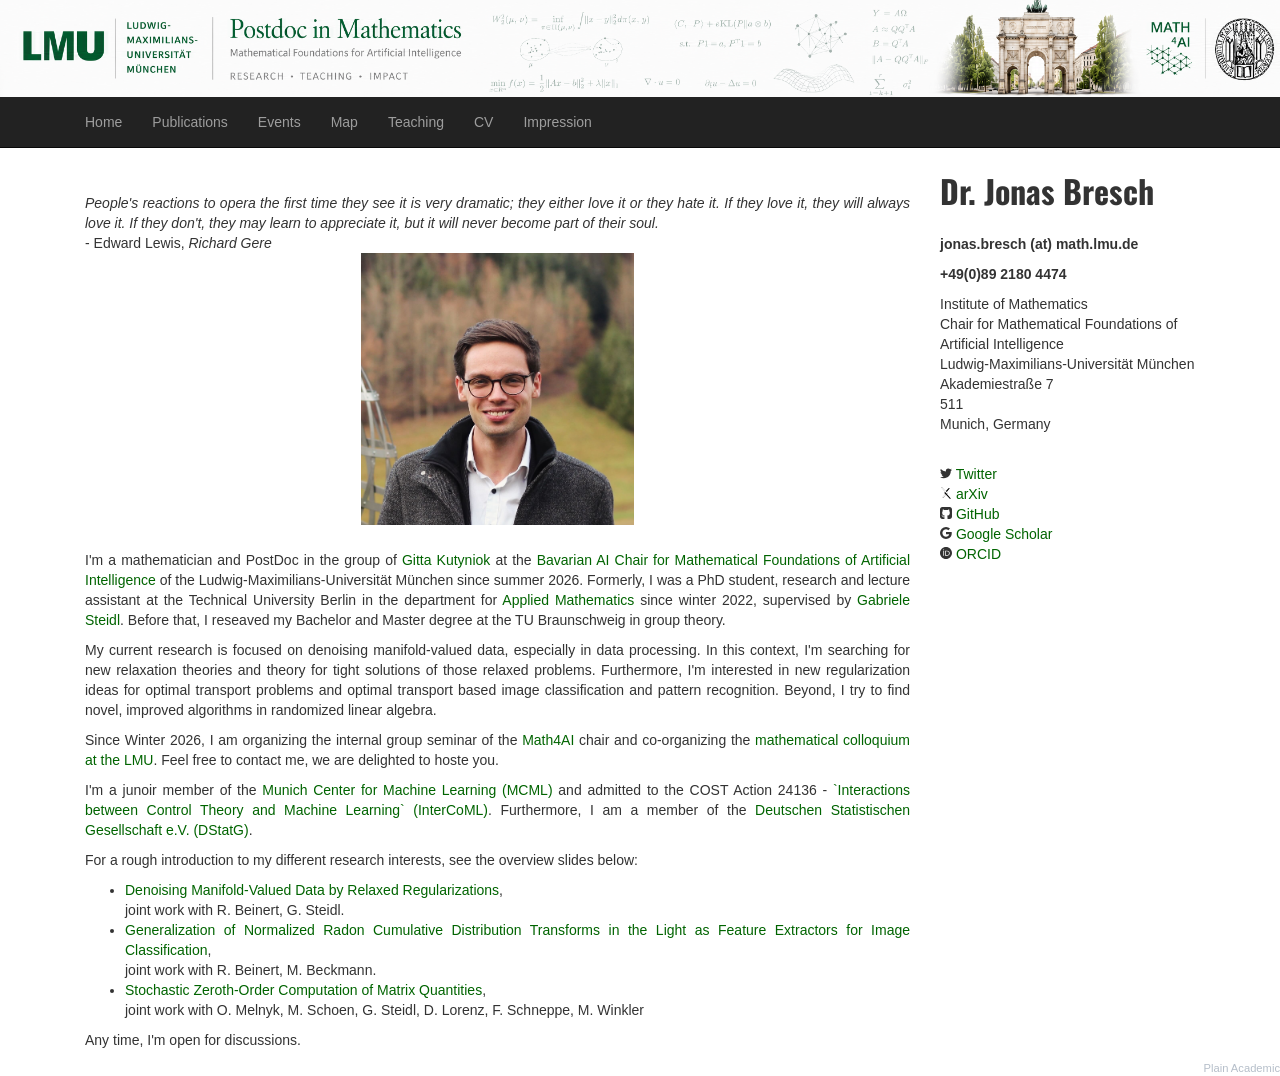
==== index.html @ 0dd4c05f "Update index.html" ====
<!DOCTYPE html>
<!--
    Plain-Academic by Vasilios Mavroudis
    Released under the Simplified BSD License/FreeBSD (2-clause) License.
    https://github.com/mavroudisv/plain-academic
-->

<html lang="en">
<head>
  <title>Dr. Jonas Bresch</title>
  <meta charset="utf-8">
  <meta name="viewport" content="width=device-width, initial-scale=1">
  <meta name="description"
        content="Personal academic website of Dr. Jonas Bresch, mathematician at LMU Munich working on image processing, optimal transport and randomized linear algebra.">
  <link rel="canonical" href="https://jjewbresch.github.io/">
  <link rel="stylesheet" href="https://maxcdn.bootstrapcdn.com/bootstrap/3.3.6/css/bootstrap.min.css">
  <script src="https://ajax.googleapis.com/ajax/libs/jquery/1.12.0/jquery.min.js"></script>
  <script src="https://maxcdn.bootstrapcdn.com/bootstrap/3.3.6/js/bootstrap.min.js"></script>
  <link href='https://fonts.googleapis.com/css?family=Oswald:700' rel='stylesheet' type='text/css'>
</head>
<body>

<header>
    <!--<a href="/index.html"><img style='height: 100%; width: 100%; object-fit: contain' src="tu-ernst-reuter-small.png" alt="tu-ernst-reuter" /></a>-->
    <a href="/index.html"><img style='height: 100%; width: 100%; object-fit: contain' src="LMU_header.png" alt="lmu-bogen" /></a>
</header>


<!-- Navigation -->
	<nav class="navbar navbar-inverse navbar-static-top" role="navigation">
	  <div class="container">
		<div class="navbar-header">
		  <button type="button" class="navbar-toggle collapsed" data-toggle="collapse" data-target="#bs-example-navbar-collapse-1">
						<span class="sr-only">Toggle navigation</span>
						<span class="icon-bar"></span>
						<span class="icon-bar"></span>
						<span class="icon-bar"></span>
					</button>
		</div>

		<!-- Collect the nav links, forms, and other content for toggling -->
		<div class="collapse navbar-collapse" id="bs-example-navbar-collapse-1">
		  <ul class="nav navbar-nav">
				  <!-- <li><a href="https://www.user.tu-berlin.de/jonasbresch/">Home</a></li> -->
          <li><a href="index.html">Home</a></li>
		  <li><a href="publications.html">Publications</a></li> 
          <li><a href="events.html">Events</a></li> 
          <li><a href="map.html">Map</a></li> 
          <li><a href="teaching.html">Teaching</a></li> 
		  <li><a href="cv_academic.pdf">CV</a></li> 
          <li><a href="images.html">Impression</a></li> 
		  </ul>
		</div>
	  </div>
	</nav>
  
  <!-- Page Content -->
    <div class="container">

        <!--<div class="row">-->

            <!-- Entries Column, col-md-8 -->
            <!--<div class="col-12 col-md-8 offset-md-3" style="height: 100vh;"> -->
            <div class="col-12 col-md-9 offset-md-3">  

              <div style="margin-top:3%; text-align:justify;"> 
                <cite>People's reactions to opera the first time 
                they see it is very dramatic; 
                they either love it or they hate it.
                If they love it, they will always love it. 
                If they don't, they may learn to appreciate it, 
                but it will never become part of their soul.
                </cite>
                <footer>- Edward Lewis, <cite>Richard Gere</cite></footer>

              </div> 
                
                <!-- Main Image -->
                <!--<img class="img-responsive" src="IMG_3933.jpg" alt=""><br> -->
                <img align="middle"; style="display:block; height: 33%; width: 33%; margin-left: auto; margin-right: auto"; class="img-responsive"; src="IMG_oberwolfach.JPG"; alt="Jonas Bresch headshot">
                <!--<img align="middle"; style=" height: 25%;  margin-left: auto; margin-right: auto"; class="img-responsive"; src="IMG_oberwolfach.JPG"; alt="Jonas Bresch headshot">-->
                <!-- <div align="middle"; style=" margin-left: auto; margin-right: auto">
                  Me at Oberwolfach
                </div>-->
                
                <div style="margin-top:3%; text-align:justify;">              
					        <p>I'm a mathematician and PostDoc in the group of <a href="https://www.mathematik.uni-muenchen.de/personen/professoren/kutyniok/", style="color:darkgreen">Gitta Kutyniok</a> 
                        at the <a href="https://www.math.lmu.de/math4ai/en/", style="color:darkgreen">Bavarian AI Chair for Mathematical Foundations of Artificial Intelligence</a> of the Ludwig-Maximilians-Universität München since summer 2026.
                        Formerly, I was a PhD student, research and lecture assistant at the Technical University Berlin in the department for <a href="https://www.tu.berlin/imageanalysis", style="color:darkgreen">Applied Mathematics</a>
                        since winter 2022, supervised by <a href="https://page.math.tu-berlin.de/~steidl/", style="color:darkgreen">Gabriele Steidl</a>.
							Before that, I reseaved my Bachelor and Master degree at the TU Braunschweig in group theory.</p>
					
					        <p>My current research is focused on denoising manifold-valued data, especially in data processing.
                        In this context, I'm searching for new relaxation theories and theory for tight solutions of those relaxed problems.
                        Furthermore, I'm interested in new regularization ideas for optimal transport problems and optimal transport based image classification and pattern recognition.    
                        Beyond, I try to find novel, improved algorithms in randomized linear algebra.</p>

							<p>Since Winter 2026, I am organizing the internal group seminar of the <a href="https://www.math.lmu.de/math4ai/en/", style="color:darkgreen">Math4AI</a> chair
								and co-organizing the <a href="https://www.mathematik.uni-muenchen.de/~mathkoll/mathkoll.php", style="color:darkgreen">mathematical colloquium at the LMU</a>. 
								Feel free to contact me, we are delighted to hoste you.</p>
					

							<p>I'm a junoir member of the <a href="https://mcml.ai", style="color:darkgreen">Munich Center for Machine Learning (MCML)</a>
								and admitted to the COST Action 24136 - <a href="https://www.cost.eu/actions/CA24136/", style="color:darkgreen">`Interactions between Control Theory and Machine Learning` (InterCoML)</a>.
								Furthermore, I am a member of the <a href="https://dstatg.de", style="color:darkgreen">Deutschen Statistischen Gesellschaft e.V. (DStatG)</a>.</p>
                  
                  <p>For a rough introduction to my different research interests, see the overview slides below:
                      <ul>
                        <li> <a href="relax_short_new.pdf", style="color:darkgreen">Denoising Manifold-Valued Data by Relaxed Regularizations</a>,<br> 
                          joint work with R. Beinert, G. Steidl.</li>
                        <li> <a href="nrcdt_short_new.pdf", style="color:darkgreen">Generalization of Normalized Radon Cumulative Distribution Transforms in the Light as Feature Extractors for Image Classification</a>,<br> 
                          joint work with R. Beinert, M. Beckmann.</li>
                        <li> <a href="zeroth_order_short.pdf", style="color:darkgreen">Stochastic Zeroth-Order Computation of Matrix Quantities</a>,<br> 
                          joint work with O. Melnyk, M. Schoen, G. Steidl, D. Lorenz, F. Schneppe, M. Winkler</li>
                      </ul>
                  </p>
					
					        <p>Any time, I'm open for discussions.</p>
                </div>
            </div> 

            <!-- Contact Info on the Sidebar , col-md-4-->
            <div class="col-12 col-md-3 offset-md-3">
                <div style="font-family: 'Oswald', sans-serif; font-size: 32px;"><b>Dr. Jonas Bresch</b></div><br>
                <p><b>jonas.bresch (at) math.lmu.de</b></a><br>
                <p><b>+49(0)89 2180 4474</b></a><br>
                <p>Institute of Mathematics<br>
                Chair for Mathematical Foundations of Artificial Intelligence<br>
                Ludwig-Maximilians-Universität München<br>
                Akademiestraße 7<br>
                511<br>
                Munich, Germany<br><br>
                </p>
            
              <!--<dd><a href="#">Google Scholar</a></dd>  -->
              <dd><!----  TWITTER ICON  --->
                <svg xmlns="https://www.w3.org/2000/svg" width="12" 
                    height="12" fill="currentColor" class="bi bi-twitter"
                    viewBox="0 0 16 16">
                    <path d="M5.026 15c6.038 0 9.341-5.003 9.341-9.334 0-.14 0-.282-.006-.422A6.685 6.685 0 0 0 16 3.542a6.658 6.658 0 0 1-1.889.518 3.301 3.301 0 0 0 1.447-1.817 6.533 6.533 0 0 1-2.087.793A3.286 3.286 0 0 0 7.875 6.03a9.325 9.325 0 0 1-6.767-3.429 3.289 3.289 0 0 0 1.018 4.382A3.323 3.323 0 0 1 .64 6.575v.045a3.288 3.288 0 0 0 2.632 3.218 3.203 3.203 0 0 1-.865.115 3.23 3.23 0 0 1-.614-.057 3.283 3.283 0 0 0 3.067 2.277A6.588 6.588 0 0 1 .78 13.58a6.32 6.32 0 0 1-.78-.045A9.344 9.344 0 0 0 5.026 15z" />
                    </svg>
                    <a href="https://twitter.com/j_j_e_w_b", style="color:darkgreen">Twitter</a></dd>
              <dd><svg xmlns="http://www.w3.org/2000/svg" width="12" 
                    height="12" fill="currentColor" class="bi bi-google"
                    viewBox="0 0 24 24">
                    <path d="M3.8423 0a1.0037 1.0037 0 0 0 -0.922 0.6078c-0.1536 0.3687 -0.0438 0.6275 0.2938 1.1113l6.9185 8.3597 -1.0223 1.1058a1.0393 1.0393 0 0 0 0.003 1.4229l1.2292 1.3135 -5.4391 6.4444c-0.2803 0.299 -0.4538 0.823 -0.2971 1.1986a1.0253 1.0253 0 0 0 0.9585 0.635 0.9133 0.9133 0 0 0 0.6891 -0.3405l5.783 -6.126 7.4902 8.0051a0.8527 0.8527 0 0 0 0.6835 0.2597 0.9575 0.9575 0 0 0 0.8777 -0.6138c0.1577 -0.377 -0.017 -0.7502 -0.306 -1.1407l-7.0518 -8.3418 1.0632 -1.13a0.9626 0.9626 0 0 0 0.0089 -1.3165L4.6336 0.4639s-0.3733 -0.4535 -0.768 -0.463zm0 0.272h0.0166c0.2179 0.0052 0.4874 0.2715 0.5644 0.3639l0.005 0.006 0.0052 0.0055 10.169 10.9905a0.6915 0.6915 0 0 1 -0.0072 0.945l-1.0666 1.133 -1.4982 -1.7724 -8.5994 -10.39c-0.3286 -0.472 -0.352 -0.6183 -0.2592 -0.841a0.7307 0.7307 0 0 1 0.6704 -0.4401Zm14.341 1.5701a0.877 0.877 0 0 0 -0.6554 0.2418l-5.6962 6.1584 1.6944 1.8319 5.3089 -6.5138c0.3251 -0.4335 0.479 -0.6603 0.3247 -1.0292a1.1205 1.1205 0 0 0 -0.9763 -0.689zm-7.6557 12.2823 1.3186 1.4135 -5.7864 6.1295a0.6494 0.6494 0 0 1 -0.4959 0.26 0.7516 0.7516 0 0 1 -0.706 -0.4669c-0.1119 -0.2682 0.0359 -0.6864 0.2442 -0.9083l0.0051 -0.0055 0.0047 -0.0055z" fill="#000000" stroke-width="1"></path>
                    </svg>
                    <a href="https://arxiv.org/search/?searchtype=author&query=Bresch%2C+J", style="color:darkgreen">arXiv</a></dd>
              <dd><svg xmlns="http://www.w3.org/2000/svg" width="12" 
                    height="12" fill="currentColor" class="bi bi-google"
                    viewBox="0 0 20 20">
                    <path d='M18.88 1.099C18.147.366 17.265 0 16.233 0H3.746C2.714 0 1.832.366 1.099 1.099.366 1.832 0 2.714 0 3.746v12.487c0 1.032.366 1.914 1.099 2.647.733.733 1.615 1.099 2.647 1.099H6.66c.19 0 .333-.007.429-.02a.504.504 0 0 0 .286-.169c.095-.1.143-.245.143-.435l-.007-.885c-.004-.564-.006-1.01-.006-1.34l-.3.052c-.19.035-.43.05-.721.046a5.555 5.555 0 0 1-.904-.091 2.026 2.026 0 0 1-.872-.39 1.651 1.651 0 0 1-.572-.8l-.13-.3a3.25 3.25 0 0 0-.41-.663c-.186-.243-.375-.407-.566-.494l-.09-.065a.956.956 0 0 1-.17-.156.723.723 0 0 1-.117-.182c-.026-.061-.004-.111.065-.15.07-.04.195-.059.378-.059l.26.04c.173.034.388.138.643.311a2.1 2.1 0 0 1 .631.677c.2.355.44.626.722.813.282.186.566.28.852.28.286 0 .533-.022.742-.065a2.59 2.59 0 0 0 .585-.196c.078-.58.29-1.028.637-1.34a8.907 8.907 0 0 1-1.333-.234 5.314 5.314 0 0 1-1.223-.507 3.5 3.5 0 0 1-1.047-.872c-.277-.347-.505-.802-.683-1.365-.177-.564-.266-1.215-.266-1.952 0-1.049.342-1.942 1.027-2.68-.32-.788-.29-1.673.091-2.652.252-.079.625-.02 1.119.175.494.195.856.362 1.086.5.23.14.414.257.553.352a9.233 9.233 0 0 1 2.497-.338c.859 0 1.691.113 2.498.338l.494-.312a6.997 6.997 0 0 1 1.197-.572c.46-.174.81-.221 1.054-.143.39.98.424 1.864.103 2.653.685.737 1.028 1.63 1.028 2.68 0 .737-.089 1.39-.267 1.957-.177.568-.407 1.023-.689 1.366-.282.343-.633.63-1.053.865-.42.234-.828.403-1.223.507a8.9 8.9 0 0 1-1.333.235c.45.39.676 1.005.676 1.846v3.11c0 .147.021.266.065.357a.36.36 0 0 0 .208.189c.096.034.18.056.254.064.074.01.18.013.318.013h2.914c1.032 0 1.914-.366 2.647-1.099.732-.732 1.099-1.615 1.099-2.647V3.746c0-1.032-.367-1.914-1.1-2.647z' />
                    </svg>
                    <a href="https://github.com/JJEWBresch", style="color:darkgreen">GitHub</a></dd>
              <dd><!----  GOOGLE ICON  --->
                <svg xmlns="https://www.w3.org/2000/svg" width="12" 
                    height="12" fill="currentColor" class="bi bi-google"
                    viewBox="0 0 16 16">
                    <path d="M15.545 6.558a9.42 9.42 0 0 1 .139 1.626c0 2.434-.87 4.492-2.384 5.885h.002C11.978 15.292 10.158 16 8 16A8 8 0 1 1 8 0a7.689 7.689 0 0 1 5.352 2.082l-2.284 2.284A4.347 4.347 0 0 0 8 3.166c-2.087 0-3.86 1.408-4.492 3.304a4.792 4.792 0 0 0 0 3.063h.003c.635 1.893 2.405 3.301 4.492 3.301 1.078 0 2.004-.276 2.722-.764h-.003 a3.702 3.702 0 0 0 1.599-2.431H8v-3.08h7.545z" />
                    </svg> 
                    <a href="https://scholar.google.com/citations?user=GdgyWoAAAAAJ&hl=de", style="color:darkgreen">Google Scholar</a></dd>
              <dd><svg xmlns="http://www.w3.org/2000/svg" width="12" 
                    height="12" fill="currentColor" class="bi bi-google"
                    viewBox="0 0 32 32">
                    <path d="M16 0c-8.839 0-16 7.161-16 16s7.161 16 16 16c8.839 0 16-7.161 16-16s-7.161-16-16-16zM9.823 5.839c0.704 0 1.265 0.573 1.265 1.26 0 0.688-0.561 1.265-1.265 1.265-0.692-0.004-1.26-0.567-1.26-1.265 0-0.697 0.563-1.26 1.26-1.26zM8.864 9.885h1.923v13.391h-1.923zM13.615 9.885h5.197c4.948 0 7.125 3.541 7.125 6.703 0 3.439-2.687 6.699-7.099 6.699h-5.224zM15.536 11.625v9.927h3.063c4.365 0 5.365-3.312 5.365-4.964 0-2.687-1.713-4.963-5.464-4.963z"/></svg>
                    <a href="https://orcid.org/0009-0009-3855-0933", style="color:darkgreen">ORCID</a></dd>
            </div>   

            
        </div>


    </div>
    <!-- /.container -->
    
    <!-- Other people may like it too! -->
    <a style="color:#b5bec9;font-size:0.8em; float:right;" href="https://github.com/mavroudisv/plain-academic">Plain Academic</a> 
    
</body>

</html>
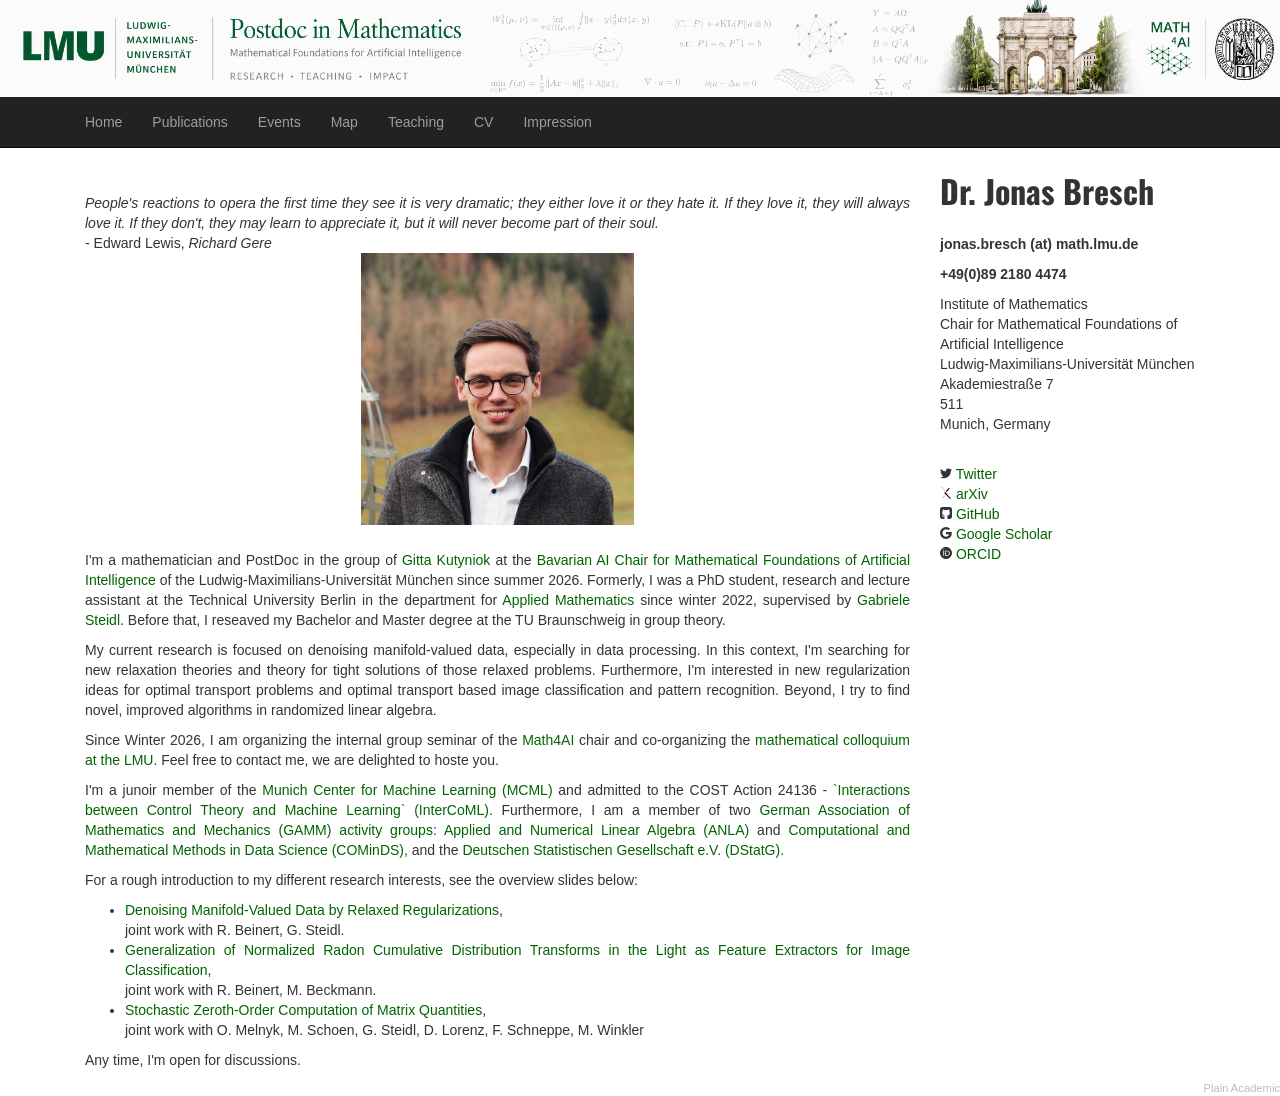
==== commit d4080234: "Update index.html" ====
--- a/index.html
+++ b/index.html
@@ -102,7 +102,11 @@
 
 							<p>I'm a junoir member of the <a href="https://mcml.ai", style="color:darkgreen">Munich Center for Machine Learning (MCML)</a>
 								and admitted to the COST Action 24136 - <a href="https://www.cost.eu/actions/CA24136/", style="color:darkgreen">`Interactions between Control Theory and Machine Learning` (InterCoML)</a>.
-								Furthermore, I am a member of the <a href="https://dstatg.de", style="color:darkgreen">Deutschen Statistischen Gesellschaft e.V. (DStatG)</a>.</p>
+								Furthermore, I am a member of  
+								two <a href="https://www.gamm.org/en/", style="color:darkgreen">German Association of Mathematics and Mechanics (GAMM)</a> <a href="https://www.gamm.org/en/organisation-eng/divisions/gamm-activity-group/#", style="color:darkgreen">activity groups</a>: 
+								<a href="https://gammanla.wordpress.com", style="color:darkgreen">Applied and Numerical Linear Algebra (ANLA)</a>
+								and <a href="https://gammanla.wordpress.com", style="color:darkgreen">Computational and Mathematical Methods in Data Science (COMinDS)</a>,
+								and the <a href="https://dstatg.de", style="color:darkgreen">Deutschen Statistischen Gesellschaft e.V. (DStatG)</a>.</p>
                   
                   <p>For a rough introduction to my different research interests, see the overview slides below:
                       <ul>
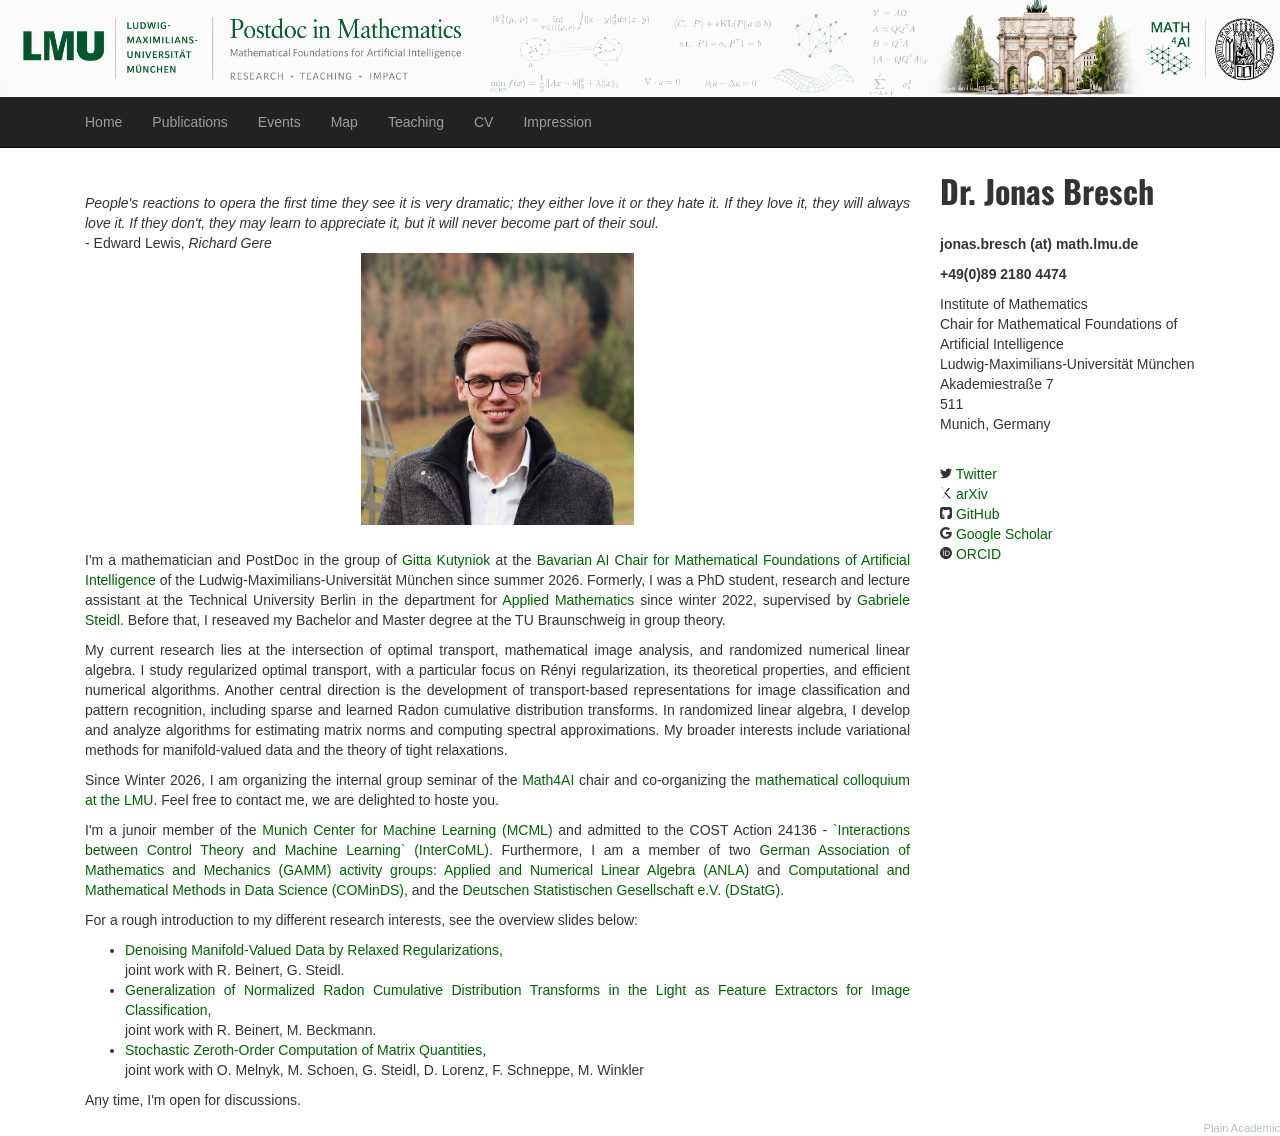
==== commit 98cf2122: "Update index.html" ====
--- a/index.html
+++ b/index.html
@@ -90,10 +90,12 @@
                         since winter 2022, supervised by <a href="https://page.math.tu-berlin.de/~steidl/", style="color:darkgreen">Gabriele Steidl</a>.
 							Before that, I reseaved my Bachelor and Master degree at the TU Braunschweig in group theory.</p>
 					
-					        <p>My current research is focused on denoising manifold-valued data, especially in data processing.
-                        In this context, I'm searching for new relaxation theories and theory for tight solutions of those relaxed problems.
-                        Furthermore, I'm interested in new regularization ideas for optimal transport problems and optimal transport based image classification and pattern recognition.    
-                        Beyond, I try to find novel, improved algorithms in randomized linear algebra.</p>
+					        <p>My current research lies at the intersection of optimal transport, mathematical image analysis, and randomized numerical linear algebra. 
+								I study regularized optimal transport, with a particular focus on Rényi regularization, its theoretical properties, and efficient numerical algorithms. 
+								Another central direction is the development of transport-based representations for image classification and pattern recognition, 
+								including sparse and learned Radon cumulative distribution transforms. 
+								In randomized linear algebra, I develop and analyze algorithms for estimating matrix norms and computing spectral approximations.
+								My broader interests include variational methods for manifold-valued data and the theory of tight relaxations.</p>
 
 							<p>Since Winter 2026, I am organizing the internal group seminar of the <a href="https://www.math.lmu.de/math4ai/en/", style="color:darkgreen">Math4AI</a> chair
 								and co-organizing the <a href="https://www.mathematik.uni-muenchen.de/~mathkoll/mathkoll.php", style="color:darkgreen">mathematical colloquium at the LMU</a>. 
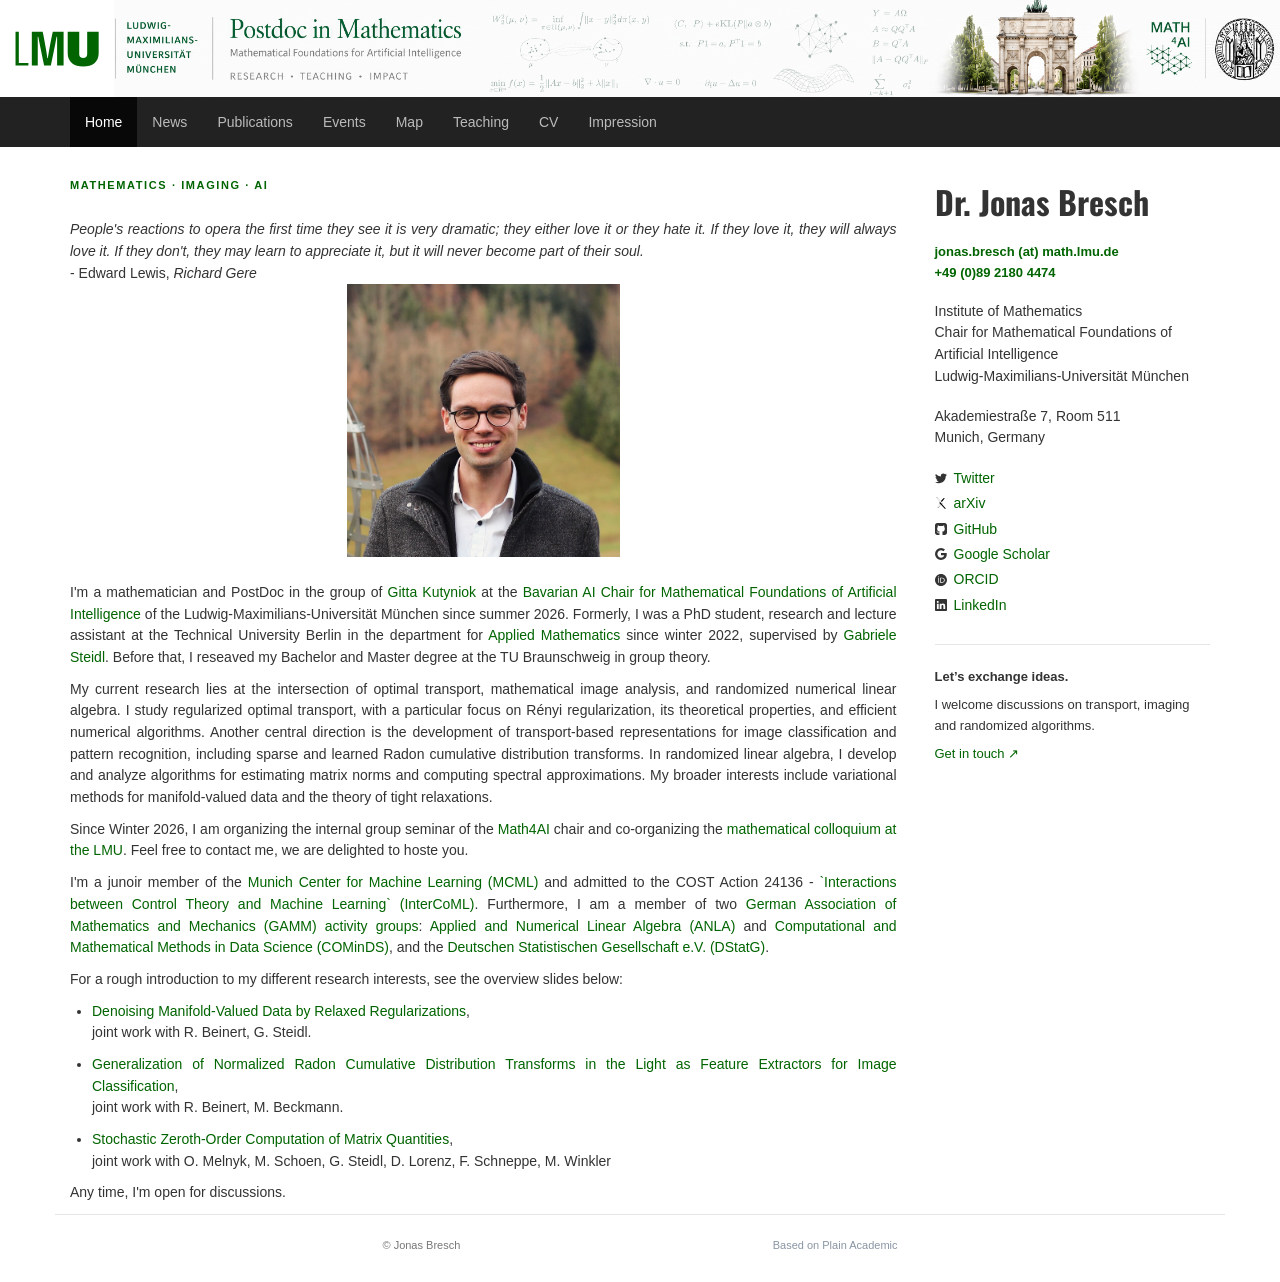
==== commit 62ef4d15: "Update academic website with research news and shared layout" ====
--- a/index.html
+++ b/index.html
@@ -1,67 +1,17 @@
-<!DOCTYPE html>
-<!--
-    Plain-Academic by Vasilios Mavroudis
-    Released under the Simplified BSD License/FreeBSD (2-clause) License.
-    https://github.com/mavroudisv/plain-academic
--->
-
-<html lang="en">
-<head>
+<!doctype html>
+<html lang="en"><head>
   <title>Dr. Jonas Bresch</title>
   <meta charset="utf-8">
   <meta name="viewport" content="width=device-width, initial-scale=1">
-  <meta name="description"
-        content="Personal academic website of Dr. Jonas Bresch, mathematician at LMU Munich working on image processing, optimal transport and randomized linear algebra.">
+  <meta name="description" content="Personal academic website of Dr. Jonas Bresch, mathematician at LMU Munich working on image processing, optimal transport and randomized linear algebra.">
   <link rel="canonical" href="https://jjewbresch.github.io/">
   <link rel="stylesheet" href="https://maxcdn.bootstrapcdn.com/bootstrap/3.3.6/css/bootstrap.min.css">
   <script src="https://ajax.googleapis.com/ajax/libs/jquery/1.12.0/jquery.min.js"></script>
   <script src="https://maxcdn.bootstrapcdn.com/bootstrap/3.3.6/js/bootstrap.min.js"></script>
-  <link href='https://fonts.googleapis.com/css?family=Oswald:700' rel='stylesheet' type='text/css'>
-</head>
-<body>
-
-<header>
-    <!--<a href="/index.html"><img style='height: 100%; width: 100%; object-fit: contain' src="tu-ernst-reuter-small.png" alt="tu-ernst-reuter" /></a>-->
-    <a href="/index.html"><img style='height: 100%; width: 100%; object-fit: contain' src="LMU_header.png" alt="lmu-bogen" /></a>
-</header>
-
-
-<!-- Navigation -->
-	<nav class="navbar navbar-inverse navbar-static-top" role="navigation">
-	  <div class="container">
-		<div class="navbar-header">
-		  <button type="button" class="navbar-toggle collapsed" data-toggle="collapse" data-target="#bs-example-navbar-collapse-1">
-						<span class="sr-only">Toggle navigation</span>
-						<span class="icon-bar"></span>
-						<span class="icon-bar"></span>
-						<span class="icon-bar"></span>
-					</button>
-		</div>
-
-		<!-- Collect the nav links, forms, and other content for toggling -->
-		<div class="collapse navbar-collapse" id="bs-example-navbar-collapse-1">
-		  <ul class="nav navbar-nav">
-				  <!-- <li><a href="https://www.user.tu-berlin.de/jonasbresch/">Home</a></li> -->
-          <li><a href="index.html">Home</a></li>
-		  <li><a href="publications.html">Publications</a></li> 
-          <li><a href="events.html">Events</a></li> 
-          <li><a href="map.html">Map</a></li> 
-          <li><a href="teaching.html">Teaching</a></li> 
-		  <li><a href="cv_academic.pdf">CV</a></li> 
-          <li><a href="images.html">Impression</a></li> 
-		  </ul>
-		</div>
-	  </div>
-	</nav>
-  
-  <!-- Page Content -->
-    <div class="container">
-
-        <!--<div class="row">-->
-
-            <!-- Entries Column, col-md-8 -->
-            <!--<div class="col-12 col-md-8 offset-md-3" style="height: 100vh;"> -->
-            <div class="col-12 col-md-9 offset-md-3">  
+  <link href="https://fonts.googleapis.com/css?family=Oswald:700" rel="stylesheet" type="text/css">
+<link rel="stylesheet" href="news.css"><link rel="stylesheet" href="site.css"></head>
+<body><a class="skip" href="#main">Skip to content</a><header class="banner"><a href="index.html"><span class="brand-banner"><img class="banner-art" src="LMU_header.png" alt="Postdoc in Mathematics — Mathematical Foundations of Artificial Intelligence"><span class="official-lmu"><img src="assets/lmu-letters.svg?v=006400" alt="LMU in green on white"></span></span></a></header><nav class="navigation" aria-label="Main navigation"><div class="container nav-inner"><a aria-current="page" href="index.html">Home</a><a href="news.html">News</a><a href="publications.html">Publications</a><a href="events.html">Events</a><a href="map.html">Map</a><a href="teaching.html">Teaching</a><a href="docs/cv_academic.pdf">CV</a><a href="images.html">Impression</a></div></nav><div class="container layout"><main id="main" class="page-content ">
+<p class="eyebrow">MATHEMATICS · IMAGING · AI</p>  
 
               <div style="margin-top:3%; text-align:justify;"> 
                 <cite>People's reactions to opera the first time 
@@ -77,17 +27,17 @@
                 
                 <!-- Main Image -->
                 <!--<img class="img-responsive" src="IMG_3933.jpg" alt=""><br> -->
-                <img align="middle"; style="display:block; height: 33%; width: 33%; margin-left: auto; margin-right: auto"; class="img-responsive"; src="IMG_oberwolfach.JPG"; alt="Jonas Bresch headshot">
+                <img align="middle" ; style="display:block; height: 33%; width: 33%; margin-left: auto; margin-right: auto" class="img-responsive" src="IMG_oberwolfach.JPG" alt="Jonas Bresch headshot">
                 <!--<img align="middle"; style=" height: 25%;  margin-left: auto; margin-right: auto"; class="img-responsive"; src="IMG_oberwolfach.JPG"; alt="Jonas Bresch headshot">-->
                 <!-- <div align="middle"; style=" margin-left: auto; margin-right: auto">
                   Me at Oberwolfach
                 </div>-->
                 
                 <div style="margin-top:3%; text-align:justify;">              
-					        <p>I'm a mathematician and PostDoc in the group of <a href="https://www.mathematik.uni-muenchen.de/personen/professoren/kutyniok/", style="color:darkgreen">Gitta Kutyniok</a> 
-                        at the <a href="https://www.math.lmu.de/math4ai/en/", style="color:darkgreen">Bavarian AI Chair for Mathematical Foundations of Artificial Intelligence</a> of the Ludwig-Maximilians-Universität München since summer 2026.
-                        Formerly, I was a PhD student, research and lecture assistant at the Technical University Berlin in the department for <a href="https://www.tu.berlin/imageanalysis", style="color:darkgreen">Applied Mathematics</a>
-                        since winter 2022, supervised by <a href="https://page.math.tu-berlin.de/~steidl/", style="color:darkgreen">Gabriele Steidl</a>.
+					        <p>I'm a mathematician and PostDoc in the group of <a href="https://www.mathematik.uni-muenchen.de/personen/professoren/kutyniok/" , style="color:darkgreen">Gitta Kutyniok</a> 
+                        at the <a href="https://www.math.lmu.de/math4ai/en/" , style="color:darkgreen">Bavarian AI Chair for Mathematical Foundations of Artificial Intelligence</a> of the Ludwig-Maximilians-Universität München since summer 2026.
+                        Formerly, I was a PhD student, research and lecture assistant at the Technical University Berlin in the department for <a href="https://www.tu.berlin/imageanalysis" , style="color:darkgreen">Applied Mathematics</a>
+                        since winter 2022, supervised by <a href="https://page.math.tu-berlin.de/~steidl/" , style="color:darkgreen">Gabriele Steidl</a>.
 							Before that, I reseaved my Bachelor and Master degree at the TU Braunschweig in group theory.</p>
 					
 					        <p>My current research lies at the intersection of optimal transport, mathematical image analysis, and randomized numerical linear algebra. 
@@ -97,91 +47,39 @@
 								In randomized linear algebra, I develop and analyze algorithms for estimating matrix norms and computing spectral approximations.
 								My broader interests include variational methods for manifold-valued data and the theory of tight relaxations.</p>
 
-							<p>Since Winter 2026, I am organizing the internal group seminar of the <a href="https://www.math.lmu.de/math4ai/en/", style="color:darkgreen">Math4AI</a> chair
-								and co-organizing the <a href="https://www.mathematik.uni-muenchen.de/~mathkoll/mathkoll.php", style="color:darkgreen">mathematical colloquium at the LMU</a>. 
+							<p>Since Winter 2026, I am organizing the internal group seminar of the <a href="https://www.math.lmu.de/math4ai/en/" , style="color:darkgreen">Math4AI</a> chair
+								and co-organizing the <a href="https://www.mathematik.uni-muenchen.de/~mathkoll/mathkoll.php" , style="color:darkgreen">mathematical colloquium at the LMU</a>. 
 								Feel free to contact me, we are delighted to hoste you.</p>
 					
 
-							<p>I'm a junoir member of the <a href="https://mcml.ai", style="color:darkgreen">Munich Center for Machine Learning (MCML)</a>
-								and admitted to the COST Action 24136 - <a href="https://www.cost.eu/actions/CA24136/", style="color:darkgreen">`Interactions between Control Theory and Machine Learning` (InterCoML)</a>.
+							<p>I'm a junoir member of the <a href="https://mcml.ai" , style="color:darkgreen">Munich Center for Machine Learning (MCML)</a>
+								and admitted to the COST Action 24136 - <a href="https://www.cost.eu/actions/CA24136/" , style="color:darkgreen">`Interactions between Control Theory and Machine Learning` (InterCoML)</a>.
 								Furthermore, I am a member of  
-								two <a href="https://www.gamm.org/en/", style="color:darkgreen">German Association of Mathematics and Mechanics (GAMM)</a> <a href="https://www.gamm.org/en/organisation-eng/divisions/gamm-activity-group/#", style="color:darkgreen">activity groups</a>: 
-								<a href="https://gammanla.wordpress.com", style="color:darkgreen">Applied and Numerical Linear Algebra (ANLA)</a>
-								and <a href="https://gammanla.wordpress.com", style="color:darkgreen">Computational and Mathematical Methods in Data Science (COMinDS)</a>,
-								and the <a href="https://dstatg.de", style="color:darkgreen">Deutschen Statistischen Gesellschaft e.V. (DStatG)</a>.</p>
+								two <a href="https://www.gamm.org/en/" , style="color:darkgreen">German Association of Mathematics and Mechanics (GAMM)</a> <a href="https://www.gamm.org/en/organisation-eng/divisions/gamm-activity-group/#" , style="color:darkgreen">activity groups</a>: 
+								<a href="https://gammanla.wordpress.com" , style="color:darkgreen">Applied and Numerical Linear Algebra (ANLA)</a>
+								and <a href="https://gammanla.wordpress.com" , style="color:darkgreen">Computational and Mathematical Methods in Data Science (COMinDS)</a>,
+								and the <a href="https://dstatg.de" , style="color:darkgreen">Deutschen Statistischen Gesellschaft e.V. (DStatG)</a>.</p>
                   
                   <p>For a rough introduction to my different research interests, see the overview slides below:
-                      <ul>
-                        <li> <a href="relax_short_new.pdf", style="color:darkgreen">Denoising Manifold-Valued Data by Relaxed Regularizations</a>,<br> 
+                      </p><ul>
+                        <li> <a href="docs/relax_short_new.pdf" , style="color:darkgreen">Denoising Manifold-Valued Data by Relaxed Regularizations</a>,<br> 
                           joint work with R. Beinert, G. Steidl.</li>
-                        <li> <a href="nrcdt_short_new.pdf", style="color:darkgreen">Generalization of Normalized Radon Cumulative Distribution Transforms in the Light as Feature Extractors for Image Classification</a>,<br> 
+                        <li> <a href="docs/nrcdt_short_new.pdf" , style="color:darkgreen">Generalization of Normalized Radon Cumulative Distribution Transforms in the Light as Feature Extractors for Image Classification</a>,<br> 
                           joint work with R. Beinert, M. Beckmann.</li>
-                        <li> <a href="zeroth_order_short.pdf", style="color:darkgreen">Stochastic Zeroth-Order Computation of Matrix Quantities</a>,<br> 
+                        <li> <a href="docs/zeroth_order_short.pdf" , style="color:darkgreen">Stochastic Zeroth-Order Computation of Matrix Quantities</a>,<br> 
                           joint work with O. Melnyk, M. Schoen, G. Steidl, D. Lorenz, F. Schneppe, M. Winkler</li>
                       </ul>
-                  </p>
+                  
 					
 					        <p>Any time, I'm open for discussions.</p>
                 </div>
-            </div> 
-
-            <!-- Contact Info on the Sidebar , col-md-4-->
-            <div class="col-12 col-md-3 offset-md-3">
-                <div style="font-family: 'Oswald', sans-serif; font-size: 32px;"><b>Dr. Jonas Bresch</b></div><br>
-                <p><b>jonas.bresch (at) math.lmu.de</b></a><br>
-                <p><b>+49(0)89 2180 4474</b></a><br>
-                <p>Institute of Mathematics<br>
-                Chair for Mathematical Foundations of Artificial Intelligence<br>
-                Ludwig-Maximilians-Universität München<br>
-                Akademiestraße 7<br>
-                511<br>
-                Munich, Germany<br><br>
-                </p>
-            
-              <!--<dd><a href="#">Google Scholar</a></dd>  -->
-              <dd><!----  TWITTER ICON  --->
-                <svg xmlns="https://www.w3.org/2000/svg" width="12" 
-                    height="12" fill="currentColor" class="bi bi-twitter"
-                    viewBox="0 0 16 16">
-                    <path d="M5.026 15c6.038 0 9.341-5.003 9.341-9.334 0-.14 0-.282-.006-.422A6.685 6.685 0 0 0 16 3.542a6.658 6.658 0 0 1-1.889.518 3.301 3.301 0 0 0 1.447-1.817 6.533 6.533 0 0 1-2.087.793A3.286 3.286 0 0 0 7.875 6.03a9.325 9.325 0 0 1-6.767-3.429 3.289 3.289 0 0 0 1.018 4.382A3.323 3.323 0 0 1 .64 6.575v.045a3.288 3.288 0 0 0 2.632 3.218 3.203 3.203 0 0 1-.865.115 3.23 3.23 0 0 1-.614-.057 3.283 3.283 0 0 0 3.067 2.277A6.588 6.588 0 0 1 .78 13.58a6.32 6.32 0 0 1-.78-.045A9.344 9.344 0 0 0 5.026 15z" />
-                    </svg>
-                    <a href="https://twitter.com/j_j_e_w_b", style="color:darkgreen">Twitter</a></dd>
-              <dd><svg xmlns="http://www.w3.org/2000/svg" width="12" 
-                    height="12" fill="currentColor" class="bi bi-google"
-                    viewBox="0 0 24 24">
+            </main><aside class="sidebar"><h2>Dr. Jonas Bresch</h2><p><a href="mailto:jonas.bresch@math.lmu.de">jonas.bresch (at) math.lmu.de</a><br><a href="tel:+498921804474">+49 (0)89 2180 4474</a></p><p>Institute of Mathematics<br>Chair for Mathematical Foundations of Artificial Intelligence<br>Ludwig-Maximilians-Universität München</p><p>Akademiestraße 7, Room 511<br>Munich, Germany</p><div class="profile-links"><a href="https://twitter.com/j_j_e_w_b"><svg xmlns="https://www.w3.org/2000/svg" width="12" height="12" fill="currentColor" class="bi bi-twitter" viewbox="0 0 16 16">
+                    <path d="M5.026 15c6.038 0 9.341-5.003 9.341-9.334 0-.14 0-.282-.006-.422A6.685 6.685 0 0 0 16 3.542a6.658 6.658 0 0 1-1.889.518 3.301 3.301 0 0 0 1.447-1.817 6.533 6.533 0 0 1-2.087.793A3.286 3.286 0 0 0 7.875 6.03a9.325 9.325 0 0 1-6.767-3.429 3.289 3.289 0 0 0 1.018 4.382A3.323 3.323 0 0 1 .64 6.575v.045a3.288 3.288 0 0 0 2.632 3.218 3.203 3.203 0 0 1-.865.115 3.23 3.23 0 0 1-.614-.057 3.283 3.283 0 0 0 3.067 2.277A6.588 6.588 0 0 1 .78 13.58a6.32 6.32 0 0 1-.78-.045A9.344 9.344 0 0 0 5.026 15z"></path>
+                    </svg><span>Twitter</span></a><a href="https://arxiv.org/search/?searchtype=author&amp;query=Bresch%2C+J"><svg xmlns="http://www.w3.org/2000/svg" width="12" height="12" fill="currentColor" class="bi bi-google" viewbox="0 0 24 24">
                     <path d="M3.8423 0a1.0037 1.0037 0 0 0 -0.922 0.6078c-0.1536 0.3687 -0.0438 0.6275 0.2938 1.1113l6.9185 8.3597 -1.0223 1.1058a1.0393 1.0393 0 0 0 0.003 1.4229l1.2292 1.3135 -5.4391 6.4444c-0.2803 0.299 -0.4538 0.823 -0.2971 1.1986a1.0253 1.0253 0 0 0 0.9585 0.635 0.9133 0.9133 0 0 0 0.6891 -0.3405l5.783 -6.126 7.4902 8.0051a0.8527 0.8527 0 0 0 0.6835 0.2597 0.9575 0.9575 0 0 0 0.8777 -0.6138c0.1577 -0.377 -0.017 -0.7502 -0.306 -1.1407l-7.0518 -8.3418 1.0632 -1.13a0.9626 0.9626 0 0 0 0.0089 -1.3165L4.6336 0.4639s-0.3733 -0.4535 -0.768 -0.463zm0 0.272h0.0166c0.2179 0.0052 0.4874 0.2715 0.5644 0.3639l0.005 0.006 0.0052 0.0055 10.169 10.9905a0.6915 0.6915 0 0 1 -0.0072 0.945l-1.0666 1.133 -1.4982 -1.7724 -8.5994 -10.39c-0.3286 -0.472 -0.352 -0.6183 -0.2592 -0.841a0.7307 0.7307 0 0 1 0.6704 -0.4401Zm14.341 1.5701a0.877 0.877 0 0 0 -0.6554 0.2418l-5.6962 6.1584 1.6944 1.8319 5.3089 -6.5138c0.3251 -0.4335 0.479 -0.6603 0.3247 -1.0292a1.1205 1.1205 0 0 0 -0.9763 -0.689zm-7.6557 12.2823 1.3186 1.4135 -5.7864 6.1295a0.6494 0.6494 0 0 1 -0.4959 0.26 0.7516 0.7516 0 0 1 -0.706 -0.4669c-0.1119 -0.2682 0.0359 -0.6864 0.2442 -0.9083l0.0051 -0.0055 0.0047 -0.0055z" fill="#000000" stroke-width="1"></path>
-                    </svg>
-                    <a href="https://arxiv.org/search/?searchtype=author&query=Bresch%2C+J", style="color:darkgreen">arXiv</a></dd>
-              <dd><svg xmlns="http://www.w3.org/2000/svg" width="12" 
-                    height="12" fill="currentColor" class="bi bi-google"
-                    viewBox="0 0 20 20">
-                    <path d='M18.88 1.099C18.147.366 17.265 0 16.233 0H3.746C2.714 0 1.832.366 1.099 1.099.366 1.832 0 2.714 0 3.746v12.487c0 1.032.366 1.914 1.099 2.647.733.733 1.615 1.099 2.647 1.099H6.66c.19 0 .333-.007.429-.02a.504.504 0 0 0 .286-.169c.095-.1.143-.245.143-.435l-.007-.885c-.004-.564-.006-1.01-.006-1.34l-.3.052c-.19.035-.43.05-.721.046a5.555 5.555 0 0 1-.904-.091 2.026 2.026 0 0 1-.872-.39 1.651 1.651 0 0 1-.572-.8l-.13-.3a3.25 3.25 0 0 0-.41-.663c-.186-.243-.375-.407-.566-.494l-.09-.065a.956.956 0 0 1-.17-.156.723.723 0 0 1-.117-.182c-.026-.061-.004-.111.065-.15.07-.04.195-.059.378-.059l.26.04c.173.034.388.138.643.311a2.1 2.1 0 0 1 .631.677c.2.355.44.626.722.813.282.186.566.28.852.28.286 0 .533-.022.742-.065a2.59 2.59 0 0 0 .585-.196c.078-.58.29-1.028.637-1.34a8.907 8.907 0 0 1-1.333-.234 5.314 5.314 0 0 1-1.223-.507 3.5 3.5 0 0 1-1.047-.872c-.277-.347-.505-.802-.683-1.365-.177-.564-.266-1.215-.266-1.952 0-1.049.342-1.942 1.027-2.68-.32-.788-.29-1.673.091-2.652.252-.079.625-.02 1.119.175.494.195.856.362 1.086.5.23.14.414.257.553.352a9.233 9.233 0 0 1 2.497-.338c.859 0 1.691.113 2.498.338l.494-.312a6.997 6.997 0 0 1 1.197-.572c.46-.174.81-.221 1.054-.143.39.98.424 1.864.103 2.653.685.737 1.028 1.63 1.028 2.68 0 .737-.089 1.39-.267 1.957-.177.568-.407 1.023-.689 1.366-.282.343-.633.63-1.053.865-.42.234-.828.403-1.223.507a8.9 8.9 0 0 1-1.333.235c.45.39.676 1.005.676 1.846v3.11c0 .147.021.266.065.357a.36.36 0 0 0 .208.189c.096.034.18.056.254.064.074.01.18.013.318.013h2.914c1.032 0 1.914-.366 2.647-1.099.732-.732 1.099-1.615 1.099-2.647V3.746c0-1.032-.367-1.914-1.1-2.647z' />
-                    </svg>
-                    <a href="https://github.com/JJEWBresch", style="color:darkgreen">GitHub</a></dd>
-              <dd><!----  GOOGLE ICON  --->
-                <svg xmlns="https://www.w3.org/2000/svg" width="12" 
-                    height="12" fill="currentColor" class="bi bi-google"
-                    viewBox="0 0 16 16">
-                    <path d="M15.545 6.558a9.42 9.42 0 0 1 .139 1.626c0 2.434-.87 4.492-2.384 5.885h.002C11.978 15.292 10.158 16 8 16A8 8 0 1 1 8 0a7.689 7.689 0 0 1 5.352 2.082l-2.284 2.284A4.347 4.347 0 0 0 8 3.166c-2.087 0-3.86 1.408-4.492 3.304a4.792 4.792 0 0 0 0 3.063h.003c.635 1.893 2.405 3.301 4.492 3.301 1.078 0 2.004-.276 2.722-.764h-.003 a3.702 3.702 0 0 0 1.599-2.431H8v-3.08h7.545z" />
-                    </svg> 
-                    <a href="https://scholar.google.com/citations?user=GdgyWoAAAAAJ&hl=de", style="color:darkgreen">Google Scholar</a></dd>
-              <dd><svg xmlns="http://www.w3.org/2000/svg" width="12" 
-                    height="12" fill="currentColor" class="bi bi-google"
-                    viewBox="0 0 32 32">
-                    <path d="M16 0c-8.839 0-16 7.161-16 16s7.161 16 16 16c8.839 0 16-7.161 16-16s-7.161-16-16-16zM9.823 5.839c0.704 0 1.265 0.573 1.265 1.26 0 0.688-0.561 1.265-1.265 1.265-0.692-0.004-1.26-0.567-1.26-1.265 0-0.697 0.563-1.26 1.26-1.26zM8.864 9.885h1.923v13.391h-1.923zM13.615 9.885h5.197c4.948 0 7.125 3.541 7.125 6.703 0 3.439-2.687 6.699-7.099 6.699h-5.224zM15.536 11.625v9.927h3.063c4.365 0 5.365-3.312 5.365-4.964 0-2.687-1.713-4.963-5.464-4.963z"/></svg>
-                    <a href="https://orcid.org/0009-0009-3855-0933", style="color:darkgreen">ORCID</a></dd>
-            </div>   
-
-            
-        </div>
-
-
-    </div>
-    <!-- /.container -->
-    
-    <!-- Other people may like it too! -->
-    <a style="color:#b5bec9;font-size:0.8em; float:right;" href="https://github.com/mavroudisv/plain-academic">Plain Academic</a> 
-    
-</body>
-
-</html>
+                    </svg><span>arXiv</span></a><a href="https://github.com/JJEWBresch"><svg xmlns="http://www.w3.org/2000/svg" width="12" height="12" fill="currentColor" class="bi bi-google" viewbox="0 0 20 20">
+                    <path d="M18.88 1.099C18.147.366 17.265 0 16.233 0H3.746C2.714 0 1.832.366 1.099 1.099.366 1.832 0 2.714 0 3.746v12.487c0 1.032.366 1.914 1.099 2.647.733.733 1.615 1.099 2.647 1.099H6.66c.19 0 .333-.007.429-.02a.504.504 0 0 0 .286-.169c.095-.1.143-.245.143-.435l-.007-.885c-.004-.564-.006-1.01-.006-1.34l-.3.052c-.19.035-.43.05-.721.046a5.555 5.555 0 0 1-.904-.091 2.026 2.026 0 0 1-.872-.39 1.651 1.651 0 0 1-.572-.8l-.13-.3a3.25 3.25 0 0 0-.41-.663c-.186-.243-.375-.407-.566-.494l-.09-.065a.956.956 0 0 1-.17-.156.723.723 0 0 1-.117-.182c-.026-.061-.004-.111.065-.15.07-.04.195-.059.378-.059l.26.04c.173.034.388.138.643.311a2.1 2.1 0 0 1 .631.677c.2.355.44.626.722.813.282.186.566.28.852.28.286 0 .533-.022.742-.065a2.59 2.59 0 0 0 .585-.196c.078-.58.29-1.028.637-1.34a8.907 8.907 0 0 1-1.333-.234 5.314 5.314 0 0 1-1.223-.507 3.5 3.5 0 0 1-1.047-.872c-.277-.347-.505-.802-.683-1.365-.177-.564-.266-1.215-.266-1.952 0-1.049.342-1.942 1.027-2.68-.32-.788-.29-1.673.091-2.652.252-.079.625-.02 1.119.175.494.195.856.362 1.086.5.23.14.414.257.553.352a9.233 9.233 0 0 1 2.497-.338c.859 0 1.691.113 2.498.338l.494-.312a6.997 6.997 0 0 1 1.197-.572c.46-.174.81-.221 1.054-.143.39.98.424 1.864.103 2.653.685.737 1.028 1.63 1.028 2.68 0 .737-.089 1.39-.267 1.957-.177.568-.407 1.023-.689 1.366-.282.343-.633.63-1.053.865-.42.234-.828.403-1.223.507a8.9 8.9 0 0 1-1.333.235c.45.39.676 1.005.676 1.846v3.11c0 .147.021.266.065.357a.36.36 0 0 0 .208.189c.096.034.18.056.254.064.074.01.18.013.318.013h2.914c1.032 0 1.914-.366 2.647-1.099.732-.732 1.099-1.615 1.099-2.647V3.746c0-1.032-.367-1.914-1.1-2.647z"></path>
+                    </svg><span>GitHub</span></a><a href="https://scholar.google.com/citations?user=GdgyWoAAAAAJ&amp;hl=de"><svg xmlns="https://www.w3.org/2000/svg" width="12" height="12" fill="currentColor" class="bi bi-google" viewbox="0 0 16 16">
+                    <path d="M15.545 6.558a9.42 9.42 0 0 1 .139 1.626c0 2.434-.87 4.492-2.384 5.885h.002C11.978 15.292 10.158 16 8 16A8 8 0 1 1 8 0a7.689 7.689 0 0 1 5.352 2.082l-2.284 2.284A4.347 4.347 0 0 0 8 3.166c-2.087 0-3.86 1.408-4.492 3.304a4.792 4.792 0 0 0 0 3.063h.003c.635 1.893 2.405 3.301 4.492 3.301 1.078 0 2.004-.276 2.722-.764h-.003 a3.702 3.702 0 0 0 1.599-2.431H8v-3.08h7.545z"></path>
+                    </svg><span>Google Scholar</span></a><a href="https://orcid.org/0009-0009-3855-0933"><svg xmlns="http://www.w3.org/2000/svg" width="12" height="12" fill="currentColor" class="bi bi-google" viewbox="0 0 32 32">
+                    <path d="M16 0c-8.839 0-16 7.161-16 16s7.161 16 16 16c8.839 0 16-7.161 16-16s-7.161-16-16-16zM9.823 5.839c0.704 0 1.265 0.573 1.265 1.26 0 0.688-0.561 1.265-1.265 1.265-0.692-0.004-1.26-0.567-1.26-1.265 0-0.697 0.563-1.26 1.26-1.26zM8.864 9.885h1.923v13.391h-1.923zM13.615 9.885h5.197c4.948 0 7.125 3.541 7.125 6.703 0 3.439-2.687 6.699-7.099 6.699h-5.224zM15.536 11.625v9.927h3.063c4.365 0 5.365-3.312 5.365-4.964 0-2.687-1.713-4.963-5.464-4.963z"></path></svg><span>ORCID</span></a><a href="https://de.linkedin.com/in/jonas-j-e-w-bresch-36546132b"><svg xmlns="http://www.w3.org/2000/svg" width="12" height="12" viewBox="0 0 16 16" fill="currentColor" aria-hidden="true"><path d="M0 1.146C0 .513.526 0 1.175 0h13.65C15.474 0 16 .513 16 1.146v13.708c0 .633-.526 1.146-1.175 1.146H1.175C.526 16 0 15.487 0 14.854zM4.943 13.394V6.169H2.542v7.225zM3.743 5.182c.837 0 1.358-.554 1.358-1.248-.015-.709-.521-1.248-1.342-1.248s-1.359.539-1.359 1.248c0 .694.521 1.248 1.327 1.248h.016zm4.908 8.212V9.359c0-.216.016-.432.08-.586.173-.431.568-.878 1.232-.878.869 0 1.216.662 1.216 1.634v3.865h2.401V9.25c0-2.22-1.184-3.252-2.764-3.252-1.274 0-1.845.7-2.165 1.193v.025h-.016l.016-.025V6.169h-2.4c.03.678 0 7.225 0 7.225z"/></svg><span>LinkedIn</span></a></div><div class="sidebar-note"><strong>Let’s exchange ideas.</strong><p>I welcome discussions on transport, imaging and randomized algorithms.</p><a href="mailto:jonas.bresch@math.lmu.de">Get in touch ↗</a></div></aside></div><footer class="container footer"><span>© Jonas Bresch</span><a href="https://github.com/mavroudisv/plain-academic">Based on Plain Academic</a></footer></body></html>
--- a/news.css
+++ b/news.css
@@ -0,0 +1,4 @@
+:root{--green:#006400;--ink:#333;--muted:#666;--line:#e5e5e5}*{box-sizing:border-box}body{margin:0;color:var(--ink);background:white;font:14px/1.55 'Helvetica Neue',Helvetica,Arial,sans-serif}a{color:var(--green);text-decoration:none}a:hover{text-decoration:underline}a:focus-visible,button:focus-visible{outline:3px solid #147a27;outline-offset:4px}img{max-width:100%;height:auto}.container{width:1170px;max-width:100%;padding:0 15px;margin:0 auto}.banner img{display:block;width:100%;height:auto}.navigation{background:#222;min-height:50px}.nav-inner{display:flex;flex-wrap:wrap}.navigation a{color:#bbb;padding:15px;line-height:20px}.navigation a:hover{color:white;text-decoration:none}.navigation a[aria-current=page]{background:#080808;color:white}.layout{display:grid;grid-template-columns:minmax(0,3fr) minmax(225px,1fr);gap:38px;margin-top:30px}.intro{margin-bottom:24px}h1{font-size:36px;font-weight:500;line-height:1.1;margin:12px 0 16px}h2{font-weight:500;line-height:1.25}.eyebrow{font-size:11px;letter-spacing:1.6px;color:var(--green);font-weight:700;margin:0}.lead{font-size:21px;line-height:1.4;font-weight:300;margin:0 0 10px;max-width:660px}.intro-note{color:var(--muted)}.upcoming{background:#f6f8f5;border-left:3px solid var(--green);padding:18px 22px;margin:24px 0 30px}.upcoming h2{font-size:18px;margin:0 0 12px}.upcoming ul{list-style:none;padding:0;margin:0;display:grid;grid-template-columns:1fr 1fr;gap:18px 24px}.upcoming li{font-size:13px}.filter-area{border-bottom:1px solid var(--line);padding-bottom:14px}.filters{display:flex;flex-wrap:wrap;gap:7px}.filters button{font:inherit;font-size:12px;padding:6px 11px;background:#fff;border:1px solid #ccc;border-radius:3px;color:#444;cursor:pointer}.filters button[aria-pressed=true]{background:var(--green);border-color:var(--green);color:white}#result-count{margin:10px 0 0;font-size:12px;color:var(--muted)}.news-item{border-bottom:1px solid var(--line);padding:28px 0 30px}.meta{display:flex;align-items:center;gap:12px;color:var(--muted);font-size:12px}.tag{color:var(--green);background:#edf4ec;padding:3px 8px;border-radius:2px;font-weight:600}.news-item h2{font-size:24px;margin:12px 0}.news-item p{margin:0 0 16px;max-width:720px}.news-item figure{margin:18px 0 16px}.news-item figure img{display:block;max-height:420px;width:auto;max-width:100%;margin:auto}.news-item figcaption{font-size:11px;line-height:1.5;color:#6b6b6b;margin:10px 0 0}.links{display:flex;flex-wrap:wrap;gap:9px 20px;font-size:13px;font-weight:500}.logos{display:flex;gap:25px;flex-wrap:wrap;align-items:center;margin:20px 0}.logo{display:flex;align-items:center;justify-content:center;width:145px;height:75px;padding:8px}.logo img{max-width:100%;max-height:60px;object-fit:contain}.logo.cu-boulder{background:#111;width:175px;border-radius:3px}.sidebar{padding-top:5px}.sidebar h2{font-family:'Arial Narrow','Helvetica Neue',Arial,sans-serif;font-size:30px;font-weight:700;margin:0 0 20px}.sidebar p{margin:0 0 18px}.sidebar>p:first-of-type{font-weight:600;font-size:13px}.profile-links{display:grid;gap:3px}.sidebar-note{border-top:1px solid var(--line);margin-top:28px;padding-top:22px;font-size:13px}.sidebar-note p{margin:8px 0}.updated{font-size:11px;color:#777;margin-top:28px!important}.archive-note{padding:24px 0}.footer{display:flex;justify-content:space-between;gap:15px;padding-top:22px;padding-bottom:28px;border-top:1px solid var(--line);font-size:11px;color:#777}.footer>a{color:#8995a3}.skip{position:absolute;top:-60px;left:15px;background:white;padding:10px;z-index:10}.skip:focus{top:10px}[hidden]{display:none!important}@media(max-width:1199px){.container{width:970px}}@media(max-width:991px){.container{width:750px}.layout{grid-template-columns:minmax(0,1fr) 210px;gap:26px}.sidebar h2{font-size:26px}.lead{font-size:19px}.navigation a{padding:15px 12px}.upcoming ul{grid-template-columns:1fr}}@media(max-width:767px){.container{width:auto}.layout{display:block;margin-top:24px}.nav-inner{justify-content:flex-start;padding:0 8px}.navigation a{padding:11px 10px;font-size:13px}.sidebar{margin:30px 0;border-top:1px solid var(--line);padding-top:24px}.news-item h2{font-size:22px}.news-item figure img{max-height:none}.footer{flex-wrap:wrap}.upcoming{padding:16px}.intro .lead{font-size:20px}}@media print{.navigation,.filter-area,.sidebar,.upcoming,.skip{display:none!important}.layout{display:block}.banner{max-height:120px;overflow:hidden}.news-item{break-inside:avoid}.news-item[hidden]{display:block!important}.container{width:100%}}
+
+/* Only the leftmost LMU letters are replaced; the rest of the header is untouched. */
+.brand-banner{position:relative;display:block;width:100%;line-height:0}.brand-banner .banner-art{display:block;width:100%;height:auto;max-height:none}.official-lmu{position:absolute;left:0;top:0;width:8.9%;height:100%;display:flex;align-items:center;justify-content:center;background:#fff}.brand-banner .official-lmu img{display:block;width:77%;height:auto;max-height:65%;object-fit:contain;margin:0}
--- a/site.css
+++ b/site.css
@@ -0,0 +1,30 @@
+/* Shared academic-site layout. Original profile font and inline SVG marks are retained. */
+.sidebar h2{font-family:'Oswald',sans-serif;font-size:32px;font-weight:700;line-height:1.25;margin:0 0 20px}
+.profile-links a{display:flex;align-items:center;gap:7px;line-height:1.6}
+.profile-links svg{flex:none;width:12px;height:12px;display:inline-block;color:#333}
+.page-content{min-width:0}
+.page-content>h1:first-child{margin-top:5px;margin-bottom:24px}
+.page-content li{margin-bottom:10px}
+.page-content li li{margin-bottom:5px}
+.page-content ul{padding-left:22px}
+.page-content>strong{display:block;margin-top:22px}
+.page-content>strong+br{display:none}
+.gallery-content .image123{display:flex;flex-wrap:wrap;align-items:flex-start;gap:14px;margin:12px 0 28px;clear:both}
+.gallery-content .image123>div{float:none!important;margin:0!important;max-width:100%}
+.gallery-content .image123 img{max-width:100%;object-fit:contain}
+.gallery-content .image123 p{font-size:12px;margin:8px 0;max-width:290px}
+.map-content{display:grid;grid-template-columns:minmax(185px,.8fr) minmax(0,1.6fr);grid-template-areas:'events map';gap:20px;align-items:start}
+.map-content .events-panel,.map-content .map-card{height:clamp(420px,65vh,680px)}
+.map-content .panel{margin:0;border:0;box-shadow:none}
+.map-content .controls-row{grid-template-columns:minmax(0,1fr)}
+.map-content .error-banner{color:#333}
+.map-content .events-list{padding-right:8px}
+.navigation a:focus,.navigation a:active{color:#fff;text-decoration:none}
+@media(max-width:991px){.map-content{grid-template-columns:minmax(0,1fr);grid-template-areas:'map' 'events'}.map-content .events-panel{height:420px}.map-content .map-card{height:420px}}
+@media(max-width:767px){.sidebar h2{font-size:32px}.map-content .map-card{height:380px}.gallery-content .image123{gap:16px}.page-content>h1:first-child{font-size:30px}}
+/* Bootstrap's clearfix pseudo-elements must not become grid/flex children. */
+.layout::before,.layout::after,.nav-inner::before,.nav-inner::after{display:none!important;content:none!important}
+.page-content>img.img-responsive{height:auto!important;max-height:360px;object-fit:contain}
+
+/* Research illustrations in the complete bibliography. */
+.page-content li>figure{margin:14px 0 24px}.page-content li>figure img{width:auto;max-width:100%;max-height:200px;object-fit:contain}.page-content li>figure figcaption{font-size:11px;color:#666;max-width:650px;margin-top:6px}.archive-scope{font-size:12px;color:#666;margin:0 0 18px}
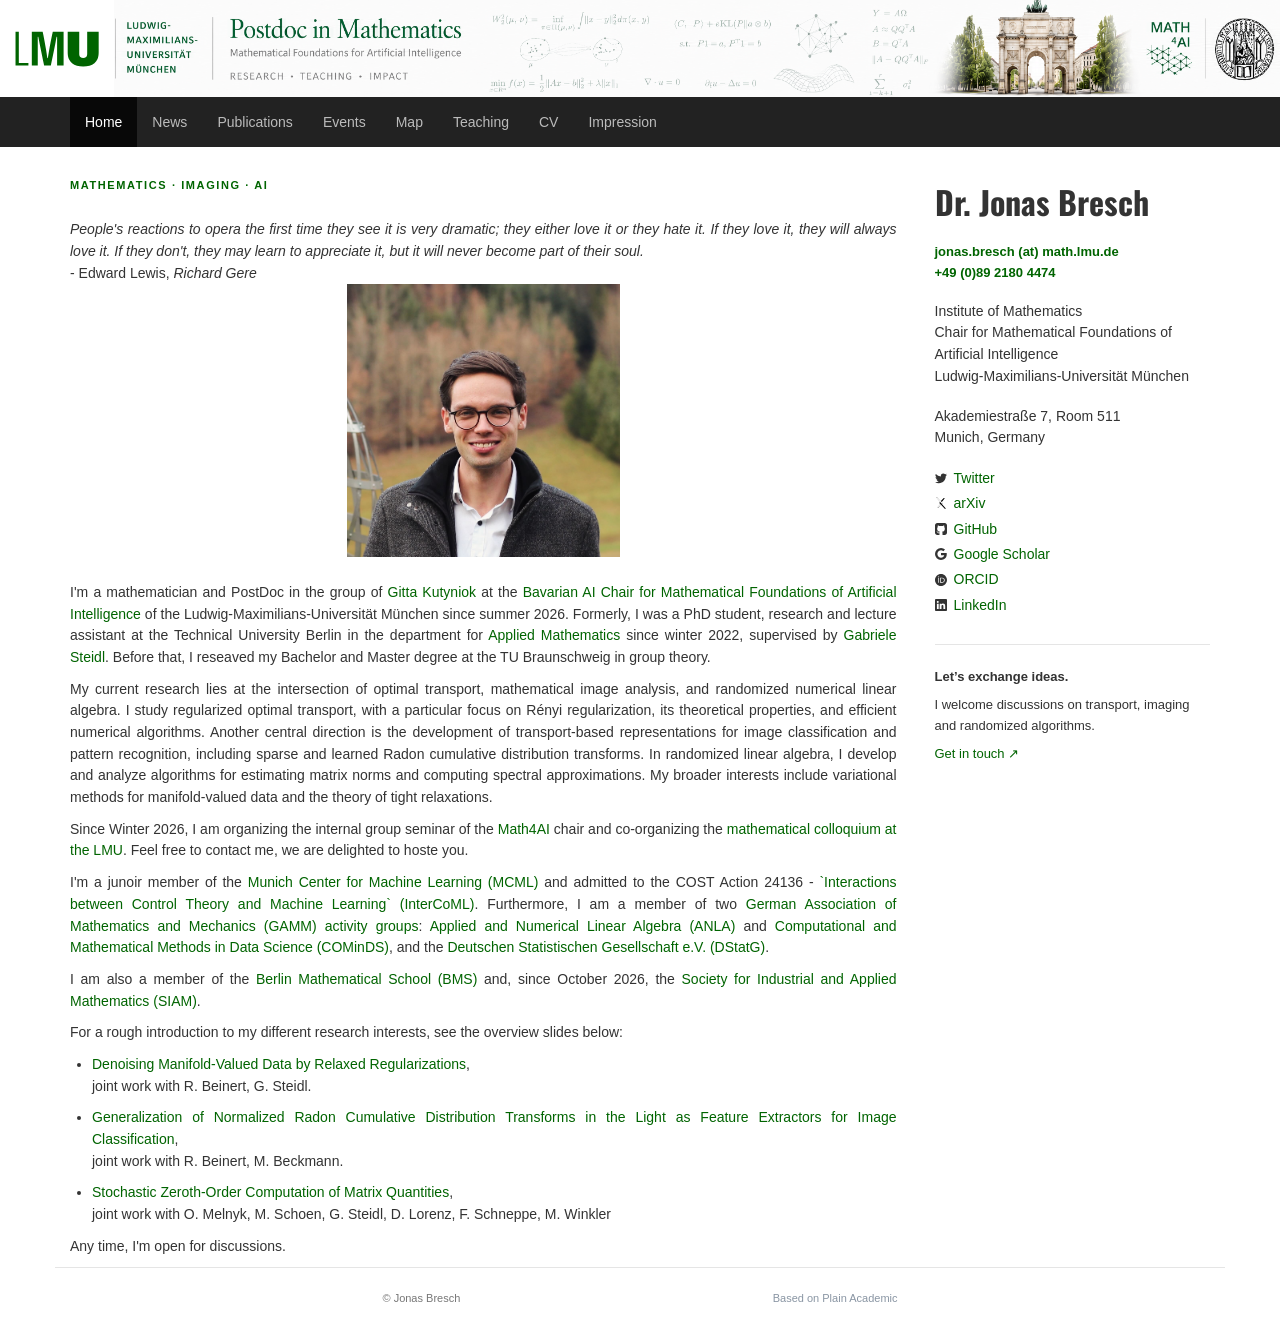
==== commit bcd07f0a: "Add BMS membership and SIAM membership since October 2026" ====
--- a/index.html
+++ b/index.html
@@ -59,6 +59,8 @@
 								<a href="https://gammanla.wordpress.com" , style="color:darkgreen">Applied and Numerical Linear Algebra (ANLA)</a>
 								and <a href="https://gammanla.wordpress.com" , style="color:darkgreen">Computational and Mathematical Methods in Data Science (COMinDS)</a>,
 								and the <a href="https://dstatg.de" , style="color:darkgreen">Deutschen Statistischen Gesellschaft e.V. (DStatG)</a>.</p>
+                  <p>I am also a member of the <a href="https://www.math-berlin.de/" style="color:darkgreen">Berlin Mathematical School (BMS)</a>
+                      and, since October 2026, the <a href="https://www.siam.org/" style="color:darkgreen">Society for Industrial and Applied Mathematics (SIAM)</a>.</p>
                   
                   <p>For a rough introduction to my different research interests, see the overview slides below:
                       </p><ul>
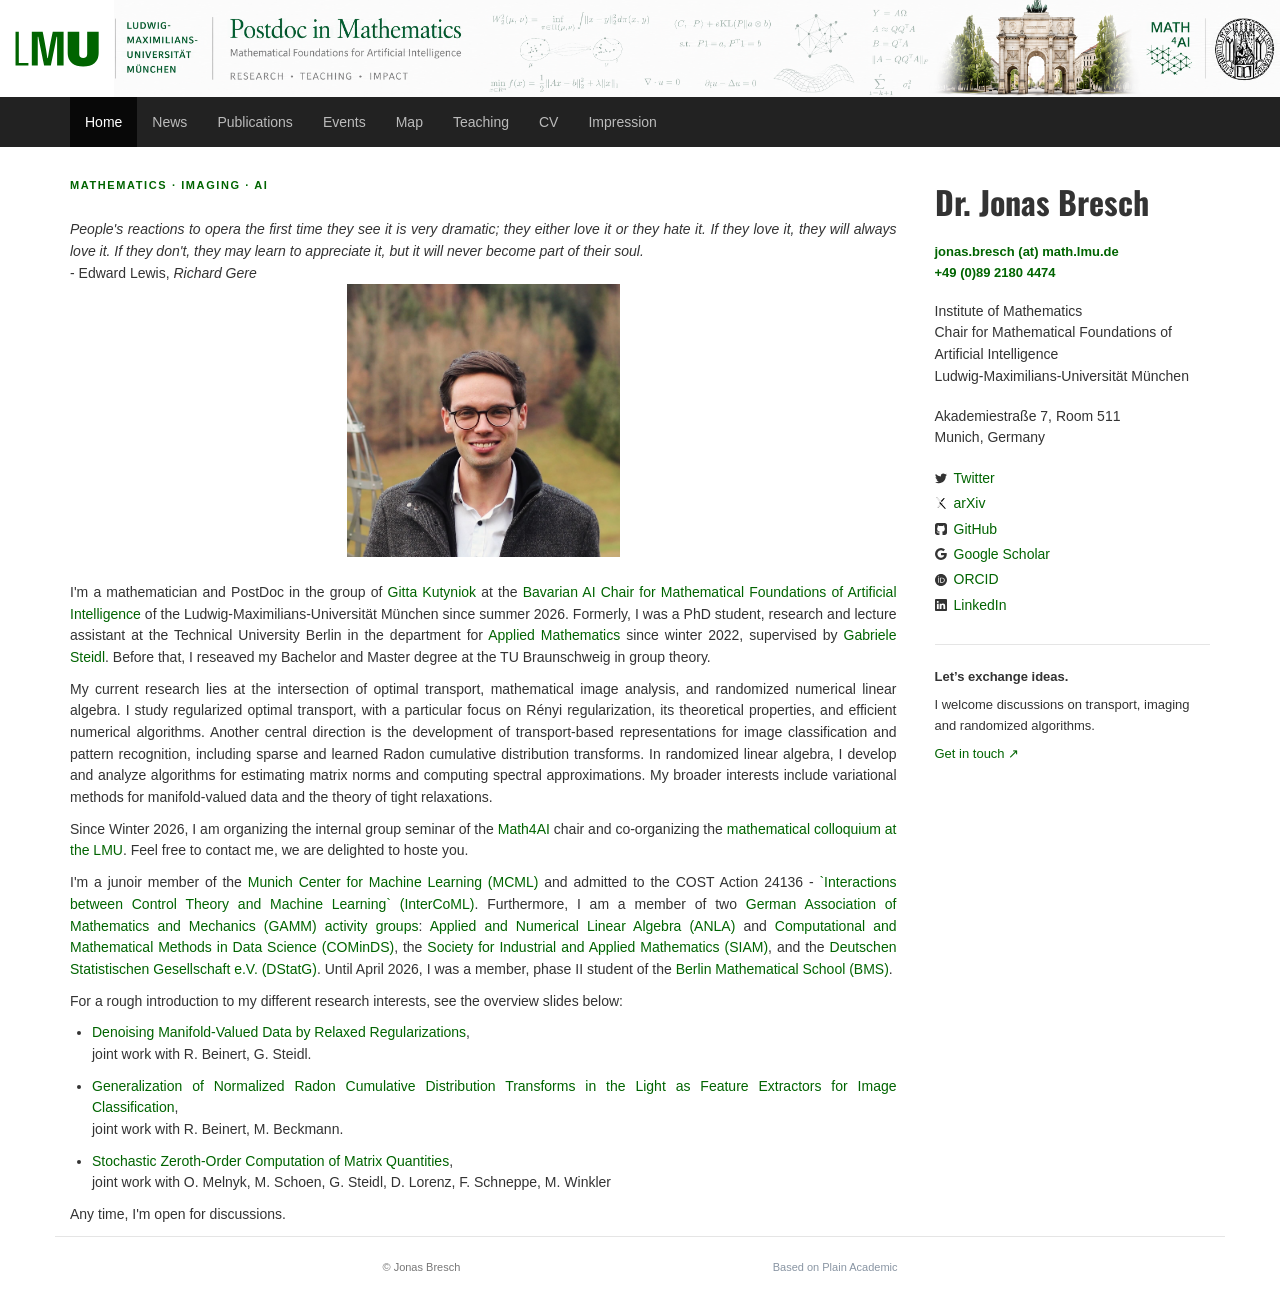
==== commit 6ea83ebc: "Correct BMS membership and add membership milestones and certificate ceremony" ====
--- a/index.html
+++ b/index.html
@@ -52,15 +52,7 @@
 								Feel free to contact me, we are delighted to hoste you.</p>
 					
 
-							<p>I'm a junoir member of the <a href="https://mcml.ai" , style="color:darkgreen">Munich Center for Machine Learning (MCML)</a>
-								and admitted to the COST Action 24136 - <a href="https://www.cost.eu/actions/CA24136/" , style="color:darkgreen">`Interactions between Control Theory and Machine Learning` (InterCoML)</a>.
-								Furthermore, I am a member of  
-								two <a href="https://www.gamm.org/en/" , style="color:darkgreen">German Association of Mathematics and Mechanics (GAMM)</a> <a href="https://www.gamm.org/en/organisation-eng/divisions/gamm-activity-group/#" , style="color:darkgreen">activity groups</a>: 
-								<a href="https://gammanla.wordpress.com" , style="color:darkgreen">Applied and Numerical Linear Algebra (ANLA)</a>
-								and <a href="https://gammanla.wordpress.com" , style="color:darkgreen">Computational and Mathematical Methods in Data Science (COMinDS)</a>,
-								and the <a href="https://dstatg.de" , style="color:darkgreen">Deutschen Statistischen Gesellschaft e.V. (DStatG)</a>.</p>
-                  <p>I am also a member of the <a href="https://www.math-berlin.de/" style="color:darkgreen">Berlin Mathematical School (BMS)</a>
-                      and, since October 2026, the <a href="https://www.siam.org/" style="color:darkgreen">Society for Industrial and Applied Mathematics (SIAM)</a>.</p>
+							<p>I'm a junoir member of the <a href="https://mcml.ai" style="color:darkgreen">Munich Center for Machine Learning (MCML)</a> and admitted to the COST Action 24136 - <a href="https://www.cost.eu/actions/CA24136/" style="color:darkgreen">`Interactions between Control Theory and Machine Learning` (InterCoML)</a>. Furthermore, I am a member of two <a href="https://www.gamm.org/en/" style="color:darkgreen">German Association of Mathematics and Mechanics (GAMM)</a> <a href="https://www.gamm.org/en/organisation-eng/divisions/gamm-activity-group/#" style="color:darkgreen">activity groups</a>: <a href="https://gammanla.wordpress.com" style="color:darkgreen">Applied and Numerical Linear Algebra (ANLA)</a> and <a href="https://gammanla.wordpress.com" style="color:darkgreen">Computational and Mathematical Methods in Data Science (COMinDS)</a>, the <a href="https://www.siam.org/" style="color:darkgreen">Society for Industrial and Applied Mathematics (SIAM)</a>, and the <a href="https://dstatg.de" style="color:darkgreen">Deutschen Statistischen Gesellschaft e.V. (DStatG)</a>. Until April 2026, I was a member, phase II student of the <a href="https://www.math-berlin.de/" style="color:darkgreen">Berlin Mathematical School (BMS)</a>.</p>
                   
                   <p>For a rough introduction to my different research interests, see the overview slides below:
                       </p><ul>
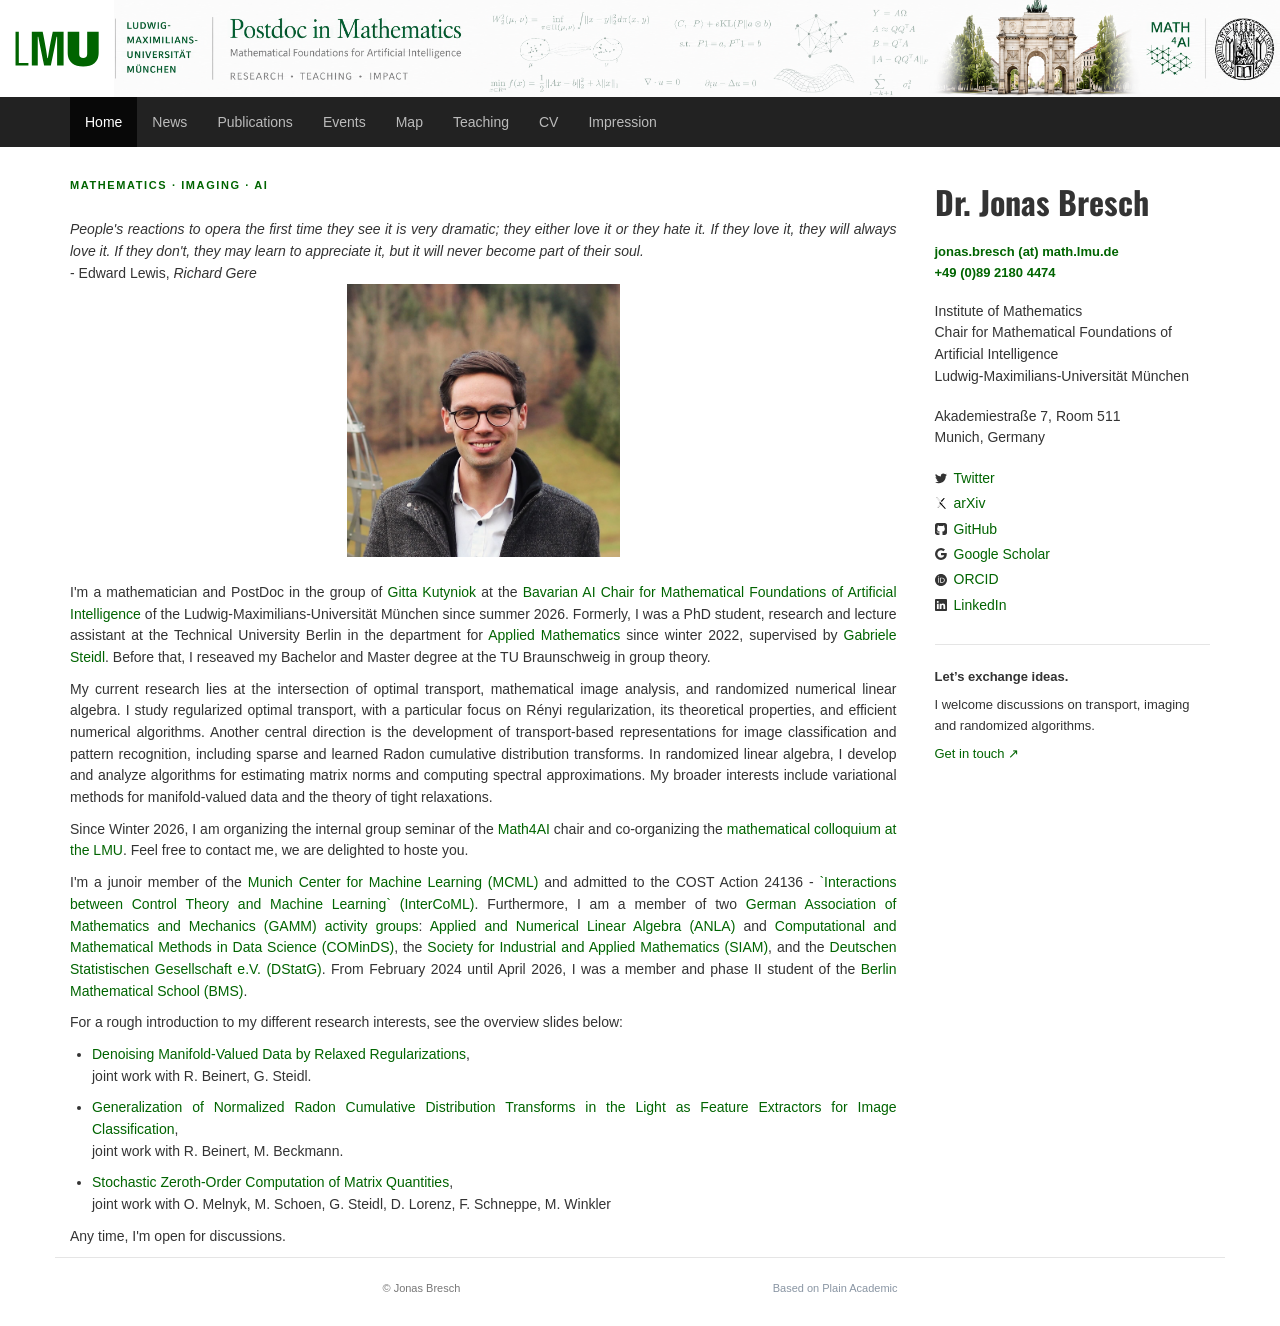
==== commit 355f540b: "Add BMS membership start and organization logos to membership news" ====
--- a/index.html
+++ b/index.html
@@ -52,7 +52,7 @@
 								Feel free to contact me, we are delighted to hoste you.</p>
 					
 
-							<p>I'm a junoir member of the <a href="https://mcml.ai" style="color:darkgreen">Munich Center for Machine Learning (MCML)</a> and admitted to the COST Action 24136 - <a href="https://www.cost.eu/actions/CA24136/" style="color:darkgreen">`Interactions between Control Theory and Machine Learning` (InterCoML)</a>. Furthermore, I am a member of two <a href="https://www.gamm.org/en/" style="color:darkgreen">German Association of Mathematics and Mechanics (GAMM)</a> <a href="https://www.gamm.org/en/organisation-eng/divisions/gamm-activity-group/#" style="color:darkgreen">activity groups</a>: <a href="https://gammanla.wordpress.com" style="color:darkgreen">Applied and Numerical Linear Algebra (ANLA)</a> and <a href="https://gammanla.wordpress.com" style="color:darkgreen">Computational and Mathematical Methods in Data Science (COMinDS)</a>, the <a href="https://www.siam.org/" style="color:darkgreen">Society for Industrial and Applied Mathematics (SIAM)</a>, and the <a href="https://dstatg.de" style="color:darkgreen">Deutschen Statistischen Gesellschaft e.V. (DStatG)</a>. Until April 2026, I was a member, phase II student of the <a href="https://www.math-berlin.de/" style="color:darkgreen">Berlin Mathematical School (BMS)</a>.</p>
+							<p>I'm a junoir member of the <a href="https://mcml.ai" style="color:darkgreen">Munich Center for Machine Learning (MCML)</a> and admitted to the COST Action 24136 - <a href="https://www.cost.eu/actions/CA24136/" style="color:darkgreen">`Interactions between Control Theory and Machine Learning` (InterCoML)</a>. Furthermore, I am a member of two <a href="https://www.gamm.org/en/" style="color:darkgreen">German Association of Mathematics and Mechanics (GAMM)</a> <a href="https://www.gamm.org/en/organisation-eng/divisions/gamm-activity-group/#" style="color:darkgreen">activity groups</a>: <a href="https://gammanla.wordpress.com" style="color:darkgreen">Applied and Numerical Linear Algebra (ANLA)</a> and <a href="https://gammanla.wordpress.com" style="color:darkgreen">Computational and Mathematical Methods in Data Science (COMinDS)</a>, the <a href="https://www.siam.org/" style="color:darkgreen">Society for Industrial and Applied Mathematics (SIAM)</a>, and the <a href="https://dstatg.de" style="color:darkgreen">Deutschen Statistischen Gesellschaft e.V. (DStatG)</a>. From February 2024 until April 2026, I was a member and phase II student of the <a href="https://www.math-berlin.de/" style="color:darkgreen">Berlin Mathematical School (BMS)</a>.</p>
                   
                   <p>For a rough introduction to my different research interests, see the overview slides below:
                       </p><ul>
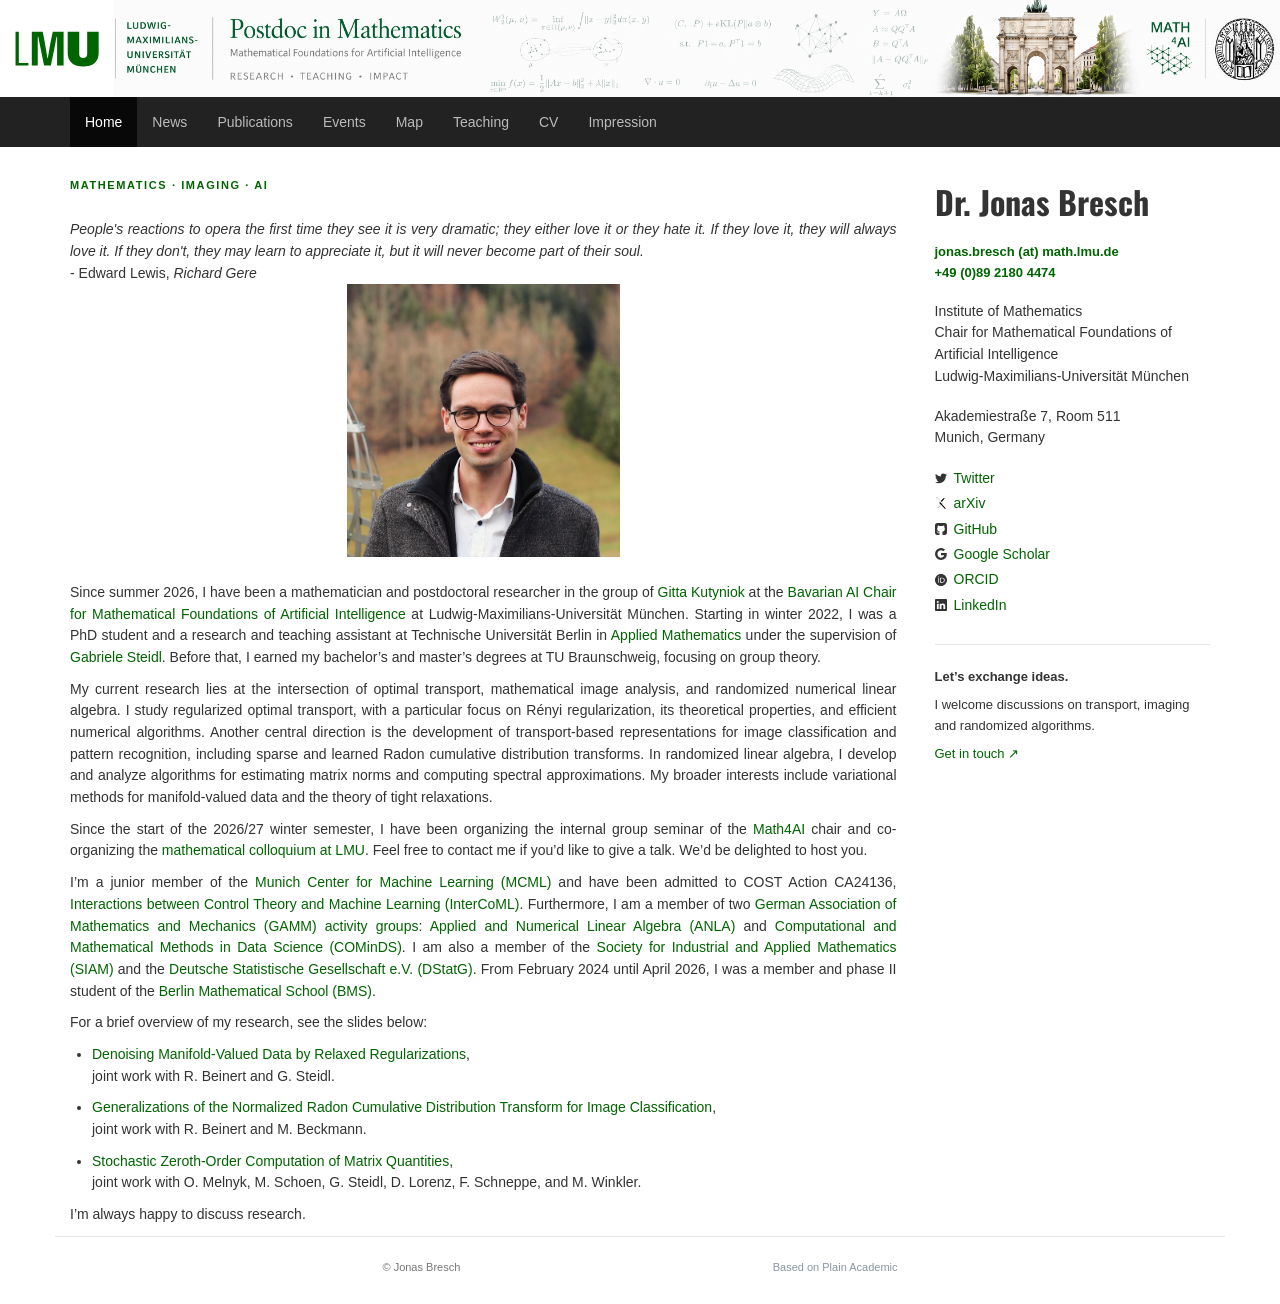
==== commit b6eaee01: "Proofread homepage biography and research overview" ====
--- a/index.html
+++ b/index.html
@@ -34,11 +34,11 @@
                 </div>-->
                 
                 <div style="margin-top:3%; text-align:justify;">              
-					        <p>I'm a mathematician and PostDoc in the group of <a href="https://www.mathematik.uni-muenchen.de/personen/professoren/kutyniok/" , style="color:darkgreen">Gitta Kutyniok</a> 
-                        at the <a href="https://www.math.lmu.de/math4ai/en/" , style="color:darkgreen">Bavarian AI Chair for Mathematical Foundations of Artificial Intelligence</a> of the Ludwig-Maximilians-Universität München since summer 2026.
-                        Formerly, I was a PhD student, research and lecture assistant at the Technical University Berlin in the department for <a href="https://www.tu.berlin/imageanalysis" , style="color:darkgreen">Applied Mathematics</a>
-                        since winter 2022, supervised by <a href="https://page.math.tu-berlin.de/~steidl/" , style="color:darkgreen">Gabriele Steidl</a>.
-							Before that, I reseaved my Bachelor and Master degree at the TU Braunschweig in group theory.</p>
+					        <p>Since summer 2026, I have been a mathematician and postdoctoral researcher in the group of <a href="https://www.mathematik.uni-muenchen.de/personen/professoren/kutyniok/" , style="color:darkgreen">Gitta Kutyniok</a> 
+                        at the <a href="https://www.math.lmu.de/math4ai/en/" , style="color:darkgreen">Bavarian AI Chair for Mathematical Foundations of Artificial Intelligence</a> at Ludwig-Maximilians-Universität München.
+                        Starting in winter 2022, I was a PhD student and a research and teaching assistant at Technische Universität Berlin in <a href="https://www.tu.berlin/imageanalysis" , style="color:darkgreen">Applied Mathematics</a>
+                        under the supervision of <a href="https://page.math.tu-berlin.de/~steidl/" , style="color:darkgreen">Gabriele Steidl</a>.
+							Before that, I earned my bachelor’s and master’s degrees at TU Braunschweig, focusing on group theory.</p>
 					
 					        <p>My current research lies at the intersection of optimal transport, mathematical image analysis, and randomized numerical linear algebra. 
 								I study regularized optimal transport, with a particular focus on Rényi regularization, its theoretical properties, and efficient numerical algorithms. 
@@ -47,25 +47,25 @@
 								In randomized linear algebra, I develop and analyze algorithms for estimating matrix norms and computing spectral approximations.
 								My broader interests include variational methods for manifold-valued data and the theory of tight relaxations.</p>
 
-							<p>Since Winter 2026, I am organizing the internal group seminar of the <a href="https://www.math.lmu.de/math4ai/en/" , style="color:darkgreen">Math4AI</a> chair
-								and co-organizing the <a href="https://www.mathematik.uni-muenchen.de/~mathkoll/mathkoll.php" , style="color:darkgreen">mathematical colloquium at the LMU</a>. 
-								Feel free to contact me, we are delighted to hoste you.</p>
+							<p>Since the start of the 2026/27 winter semester, I have been organizing the internal group seminar of the <a href="https://www.math.lmu.de/math4ai/en/" , style="color:darkgreen">Math4AI</a> chair
+								and co-organizing the <a href="https://www.mathematik.uni-muenchen.de/~mathkoll/mathkoll.php" , style="color:darkgreen">mathematical colloquium at LMU</a>. 
+								Feel free to contact me if you’d like to give a talk. We’d be delighted to host you.</p>
 					
 
-							<p>I'm a junoir member of the <a href="https://mcml.ai" style="color:darkgreen">Munich Center for Machine Learning (MCML)</a> and admitted to the COST Action 24136 - <a href="https://www.cost.eu/actions/CA24136/" style="color:darkgreen">`Interactions between Control Theory and Machine Learning` (InterCoML)</a>. Furthermore, I am a member of two <a href="https://www.gamm.org/en/" style="color:darkgreen">German Association of Mathematics and Mechanics (GAMM)</a> <a href="https://www.gamm.org/en/organisation-eng/divisions/gamm-activity-group/#" style="color:darkgreen">activity groups</a>: <a href="https://gammanla.wordpress.com" style="color:darkgreen">Applied and Numerical Linear Algebra (ANLA)</a> and <a href="https://gammanla.wordpress.com" style="color:darkgreen">Computational and Mathematical Methods in Data Science (COMinDS)</a>, the <a href="https://www.siam.org/" style="color:darkgreen">Society for Industrial and Applied Mathematics (SIAM)</a>, and the <a href="https://dstatg.de" style="color:darkgreen">Deutschen Statistischen Gesellschaft e.V. (DStatG)</a>. From February 2024 until April 2026, I was a member and phase II student of the <a href="https://www.math-berlin.de/" style="color:darkgreen">Berlin Mathematical School (BMS)</a>.</p>
+							<p>I’m a junior member of the <a href="https://mcml.ai" style="color:darkgreen">Munich Center for Machine Learning (MCML)</a> and have been admitted to COST Action CA24136, <a href="https://www.cost.eu/actions/CA24136/" style="color:darkgreen">Interactions between Control Theory and Machine Learning (InterCoML)</a>. Furthermore, I am a member of two <a href="https://www.gamm.org/en/" style="color:darkgreen">German Association of Mathematics and Mechanics (GAMM)</a> <a href="https://www.gamm.org/en/organisation-eng/divisions/gamm-activity-group/#" style="color:darkgreen">activity groups</a>: <a href="https://gammanla.wordpress.com" style="color:darkgreen">Applied and Numerical Linear Algebra (ANLA)</a> and <a href="https://gammanla.wordpress.com" style="color:darkgreen">Computational and Mathematical Methods in Data Science (COMinDS)</a>. I am also a member of the <a href="https://www.siam.org/" style="color:darkgreen">Society for Industrial and Applied Mathematics (SIAM)</a> and the <a href="https://dstatg.de" style="color:darkgreen">Deutsche Statistische Gesellschaft e.V. (DStatG)</a>. From February 2024 until April 2026, I was a member and phase II student of the <a href="https://www.math-berlin.de/" style="color:darkgreen">Berlin Mathematical School (BMS)</a>.</p>
                   
-                  <p>For a rough introduction to my different research interests, see the overview slides below:
+                  <p>For a brief overview of my research, see the slides below:
                       </p><ul>
                         <li> <a href="docs/relax_short_new.pdf" , style="color:darkgreen">Denoising Manifold-Valued Data by Relaxed Regularizations</a>,<br> 
-                          joint work with R. Beinert, G. Steidl.</li>
-                        <li> <a href="docs/nrcdt_short_new.pdf" , style="color:darkgreen">Generalization of Normalized Radon Cumulative Distribution Transforms in the Light as Feature Extractors for Image Classification</a>,<br> 
-                          joint work with R. Beinert, M. Beckmann.</li>
+                          joint work with R. Beinert and G. Steidl.</li>
+                        <li> <a href="docs/nrcdt_short_new.pdf" , style="color:darkgreen">Generalizations of the Normalized Radon Cumulative Distribution Transform for Image Classification</a>,<br> 
+                          joint work with R. Beinert and M. Beckmann.</li>
                         <li> <a href="docs/zeroth_order_short.pdf" , style="color:darkgreen">Stochastic Zeroth-Order Computation of Matrix Quantities</a>,<br> 
-                          joint work with O. Melnyk, M. Schoen, G. Steidl, D. Lorenz, F. Schneppe, M. Winkler</li>
+                          joint work with O. Melnyk, M. Schoen, G. Steidl, D. Lorenz, F. Schneppe, and M. Winkler.</li>
                       </ul>
                   
 					
-					        <p>Any time, I'm open for discussions.</p>
+					        <p>I’m always happy to discuss research.</p>
                 </div>
             </main><aside class="sidebar"><h2>Dr. Jonas Bresch</h2><p><a href="mailto:jonas.bresch@math.lmu.de">jonas.bresch (at) math.lmu.de</a><br><a href="tel:+498921804474">+49 (0)89 2180 4474</a></p><p>Institute of Mathematics<br>Chair for Mathematical Foundations of Artificial Intelligence<br>Ludwig-Maximilians-Universität München</p><p>Akademiestraße 7, Room 511<br>Munich, Germany</p><div class="profile-links"><a href="https://twitter.com/j_j_e_w_b"><svg xmlns="https://www.w3.org/2000/svg" width="12" height="12" fill="currentColor" class="bi bi-twitter" viewbox="0 0 16 16">
                     <path d="M5.026 15c6.038 0 9.341-5.003 9.341-9.334 0-.14 0-.282-.006-.422A6.685 6.685 0 0 0 16 3.542a6.658 6.658 0 0 1-1.889.518 3.301 3.301 0 0 0 1.447-1.817 6.533 6.533 0 0 1-2.087.793A3.286 3.286 0 0 0 7.875 6.03a9.325 9.325 0 0 1-6.767-3.429 3.289 3.289 0 0 0 1.018 4.382A3.323 3.323 0 0 1 .64 6.575v.045a3.288 3.288 0 0 0 2.632 3.218 3.203 3.203 0 0 1-.865.115 3.23 3.23 0 0 1-.614-.057 3.283 3.283 0 0 0 3.067 2.277A6.588 6.588 0 0 1 .78 13.58a6.32 6.32 0 0 1-.78-.045A9.344 9.344 0 0 0 5.026 15z"></path>
